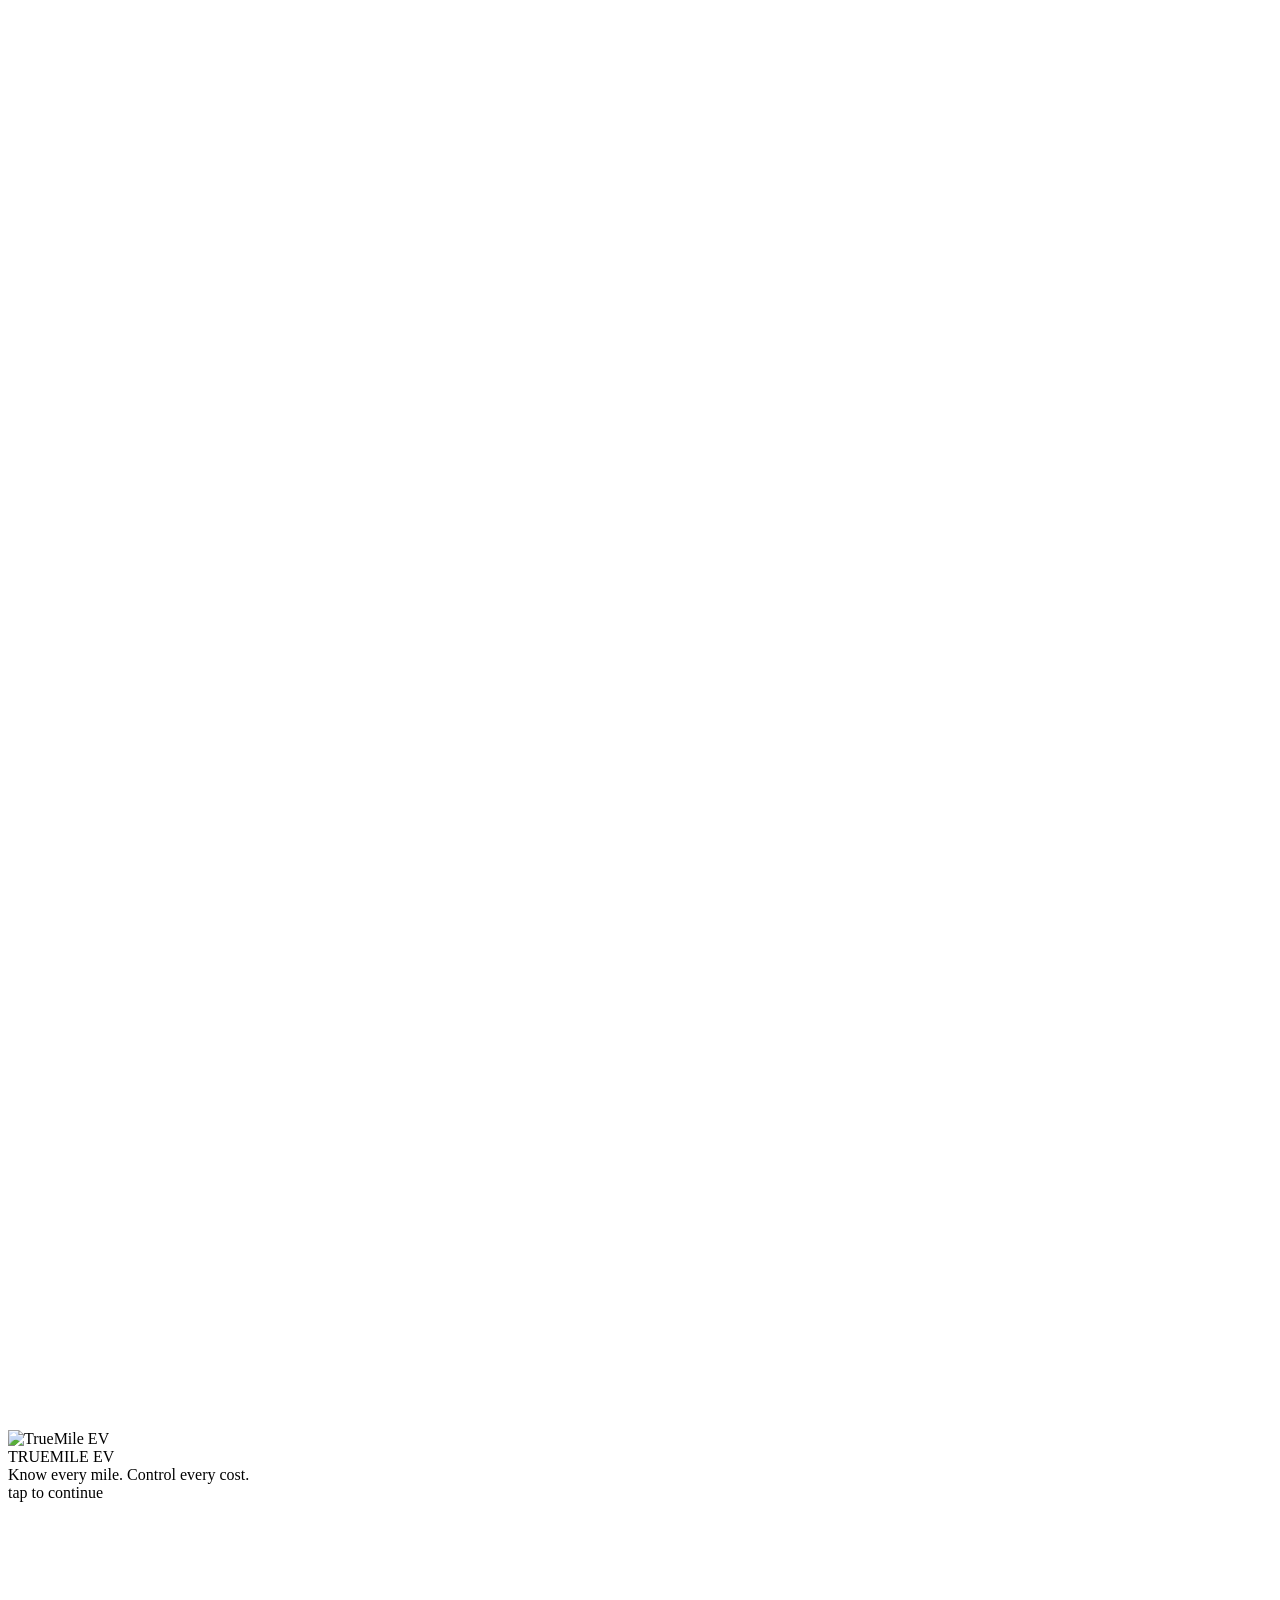
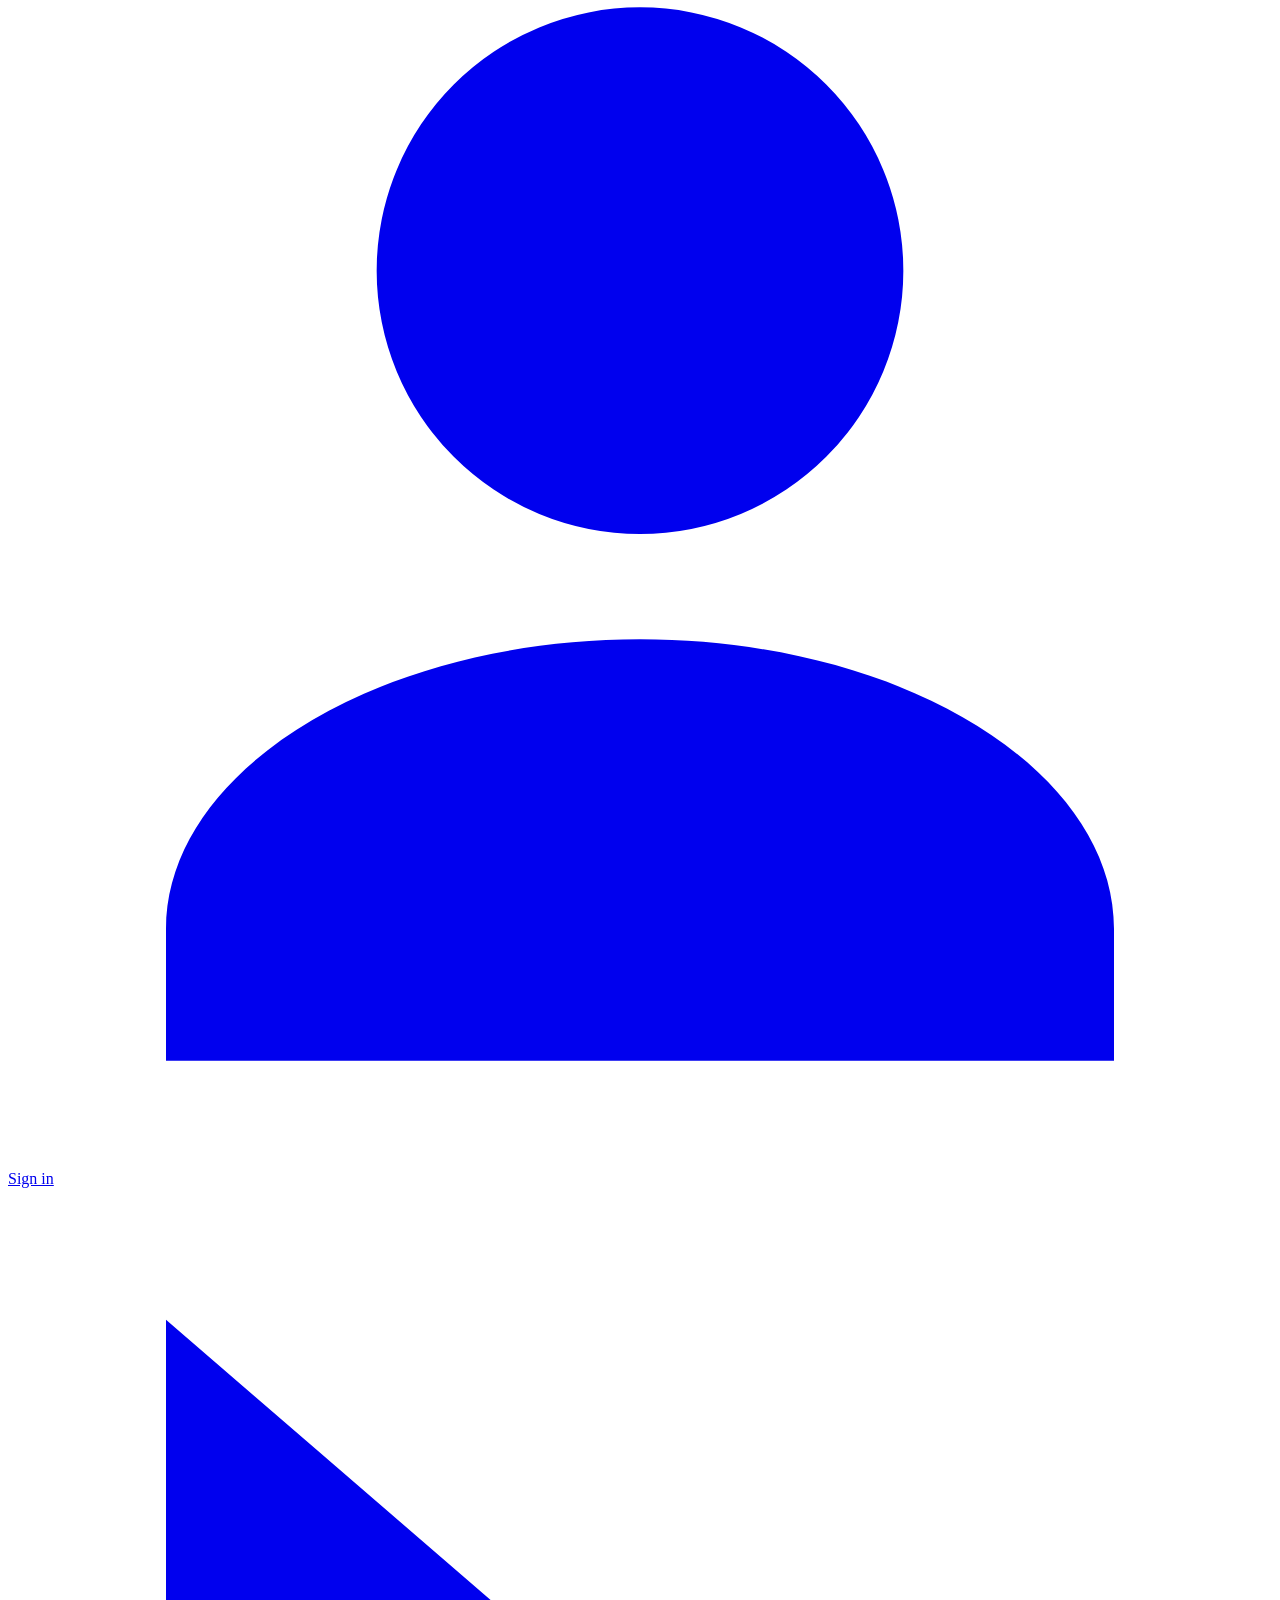
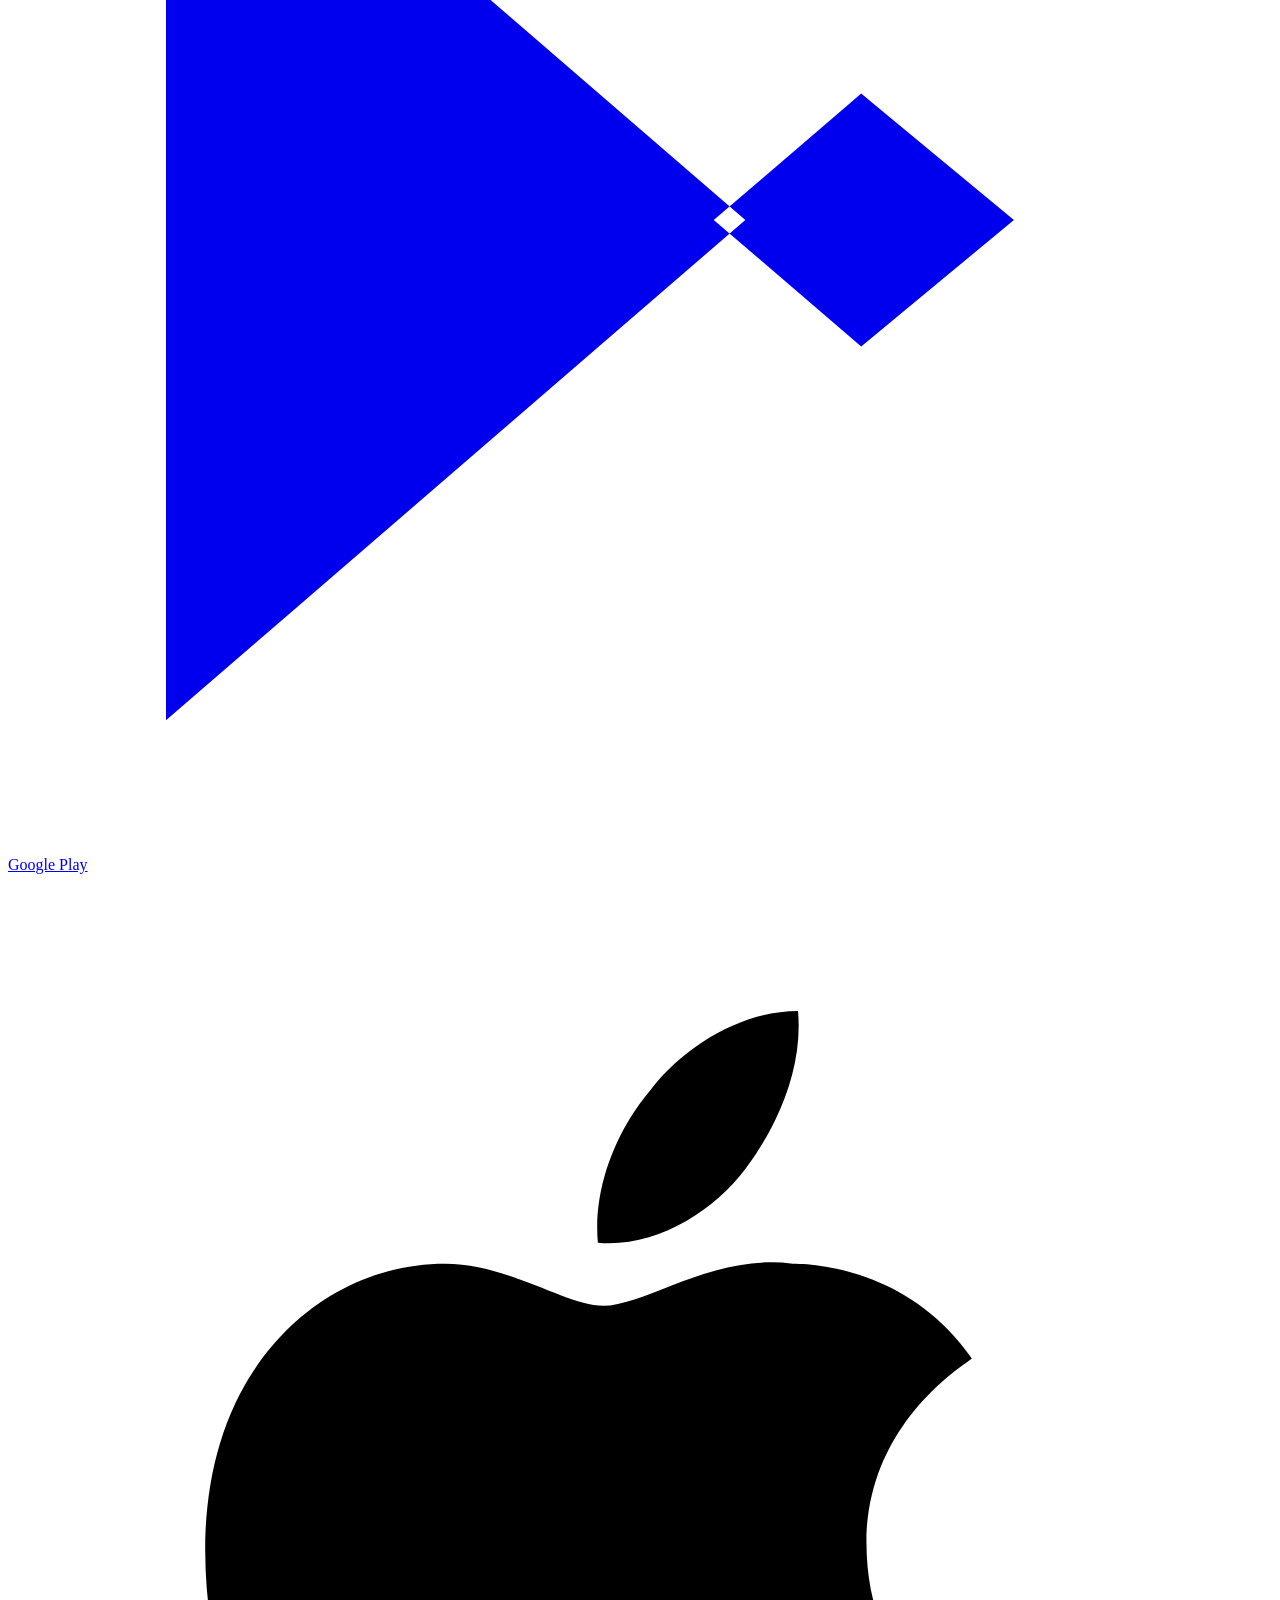
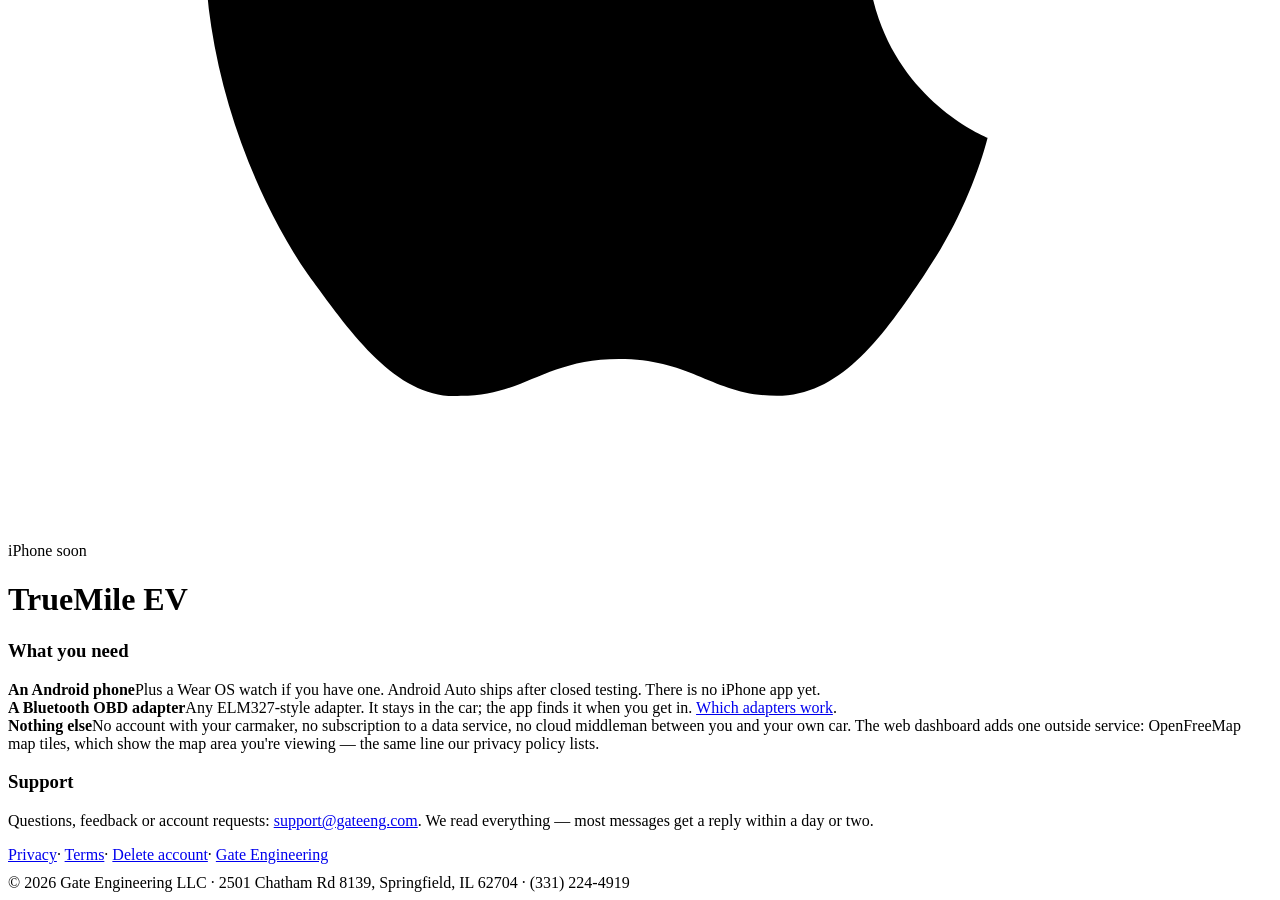
==== index.html @ 6ab0e8e6 "The dashboard rebuilt like the app: Account, Garage, Financial, Charge, Map, Report, Settings Sideba" ====
<!DOCTYPE html>
<html lang="en" data-theme="dark"><head><meta charset="utf-8">
<meta name="viewport" content="width=device-width, initial-scale=1, viewport-fit=cover">
<title>TrueMile EV — the EV logbook that learns your vehicle</title>
<meta name="description" content="TrueMile EV connects to your car's OBD adapter and records every drive and charge automatically: true cost per mile, real range, your own charging curve, battery health, and a trip planner built on your driving instead of lab numbers.">
<meta name="color-scheme" content="dark light">
<link rel="icon" href="assets/icon.png">
<link rel="stylesheet" href="assets/site.css">
</head><body>

<!-- Splash — the app's own opening, ported beat for beat from ui/SplashScreen.kt: electrons
     bounce, two collide dead centre, white flash, the bolt snaps on, the icon springs in and the
     wordmark rises. Tap or press a key to skip; skipped entirely under reduced motion. -->
<div id="splash">
  <canvas id="splashCanvas" aria-hidden="true"></canvas>
  <div class="flash" aria-hidden="true"></div>
  <div class="lockup">
    <!-- the app's own bolt, drawable/ic_splash_bolt.xml, path for path -->
    <svg class="bolt" viewBox="0 0 48 48" aria-hidden="true">
      <path d="M29 2 L13 26 L23 26 L19 46 L37 22 L27 22 Z" fill="#fff"/>
    </svg>
    <img class="mark" src="assets/icon.png" alt="TrueMile EV" width="192" height="192">
  </div>
  <div class="name">
    <div class="word">TRUEMILE <span>EV</span></div>
    <div class="tag">Know every mile. Control every cost.</div>
  </div>
  <div class="skip">tap to continue</div>
</div>

<div class="wrap">

  <header class="bar">
    <a class="btn" href="app.html">
      <svg viewBox="0 0 24 24" fill="currentColor" aria-hidden="true"><path d="M12 12a5 5 0 1 0 0-10 5 5 0 0 0 0 10zm0 2c-5 0-9 2.5-9 5.5V22h18v-2.5c0-3-4-5.5-9-5.5z"/></svg>
      Sign in
    </a>
    <div class="stores">
      <a class="btn" href="https://play.google.com/store/apps/details?id=com.gateengineering.truemileev">
        <svg viewBox="0 0 24 24" fill="currentColor" aria-hidden="true"><path d="M3 2.5v19l11-9.5-11-9.5zm13.2 7.1 2.9 2.4-2.9 2.4-2.8-2.4 2.8-2.4z"/></svg>
        Google Play
      </a>
      <span class="btn" aria-disabled="true" title="iPhone app: not yet">
        <svg viewBox="0 0 24 24" fill="currentColor" aria-hidden="true"><path d="M16.3 12.7c0-2.3 1.9-3.4 2-3.5-1.1-1.6-2.8-1.8-3.4-1.8-1.5-.2-2.8.8-3.6.8-.7 0-1.8-.8-3-.8-1.6 0-3 .9-3.8 2.3-1.6 2.8-.4 7 1.2 9.3.8 1.1 1.7 2.4 2.9 2.3 1.2 0 1.6-.7 3-.7s1.8.7 3 .7c1.2 0 2-1.1 2.8-2.3.9-1.3 1.2-2.6 1.2-2.6s-2.3-.9-2.3-3.7zM14 5.6c.6-.8 1.1-1.9 1-3-1 0-2.1.6-2.8 1.5-.6.7-1.1 1.8-1 2.9 1.1.1 2.2-.6 2.8-1.4z"/></svg>
        iPhone soon
      </span>
    </div>
  </header>

  <div class="hero"><h1>TrueMile <span>EV</span></h1></div>

  <!-- The screens themselves, and nothing else: the app's own bottom bar steers them. -->
  <div class="stage" role="group" aria-label="App screens">
    <div id="ring" class="ring"></div>
  </div>
  <div id="appnav" class="appnav" role="tablist" aria-label="Choose a screen"></div>
  <div id="readout" class="readout" aria-live="polite"></div>

  <section>
    <h3 class="sec">What you need</h3>
    <div class="promise">
      <div><b>An Android phone</b><span>Plus a Wear OS watch if you have one. Android Auto ships
      after closed testing. There is no iPhone app yet.</span></div>
      <div><b>A Bluetooth OBD adapter</b><span>Any ELM327-style adapter. It stays in the car; the app
      finds it when you get in. <a href="adapters/">Which adapters work</a>.</span></div>
      <div><b>Nothing else</b><span>No account with your carmaker, no subscription to a data service,
      no cloud middleman between you and your own car. The web dashboard adds one outside service:
      OpenFreeMap map tiles, which show the map area you're viewing — the same line our privacy policy
      lists.</span></div>
    </div>
  </section>

  <section>
    <h3 class="sec">Support</h3>
    <p style="color:var(--muted)">Questions, feedback or account requests:
    <a href="mailto:support@gateeng.com">support@gateeng.com</a>. We read everything — most messages
    get a reply within a day or two.</p>
  </section>

  <footer>
    <div>
      <a href="https://gateeng.com/truemile-privacy/">Privacy</a>·
      <a href="https://gateeng.com/truemile-terms/">Terms</a>·
      <a href="https://gateeng.com/truemile-privacy/delete/">Delete account</a>·
      <a href="https://gateeng.com">Gate Engineering</a>
    </div>
    <div style="margin-top:10px">© 2026 Gate Engineering LLC · 2501 Chatham Rd 8139, Springfield, IL 62704 · (331) 224-4919</div>
  </footer>

</div>
<script src="assets/site.js"></script>
</body></html>
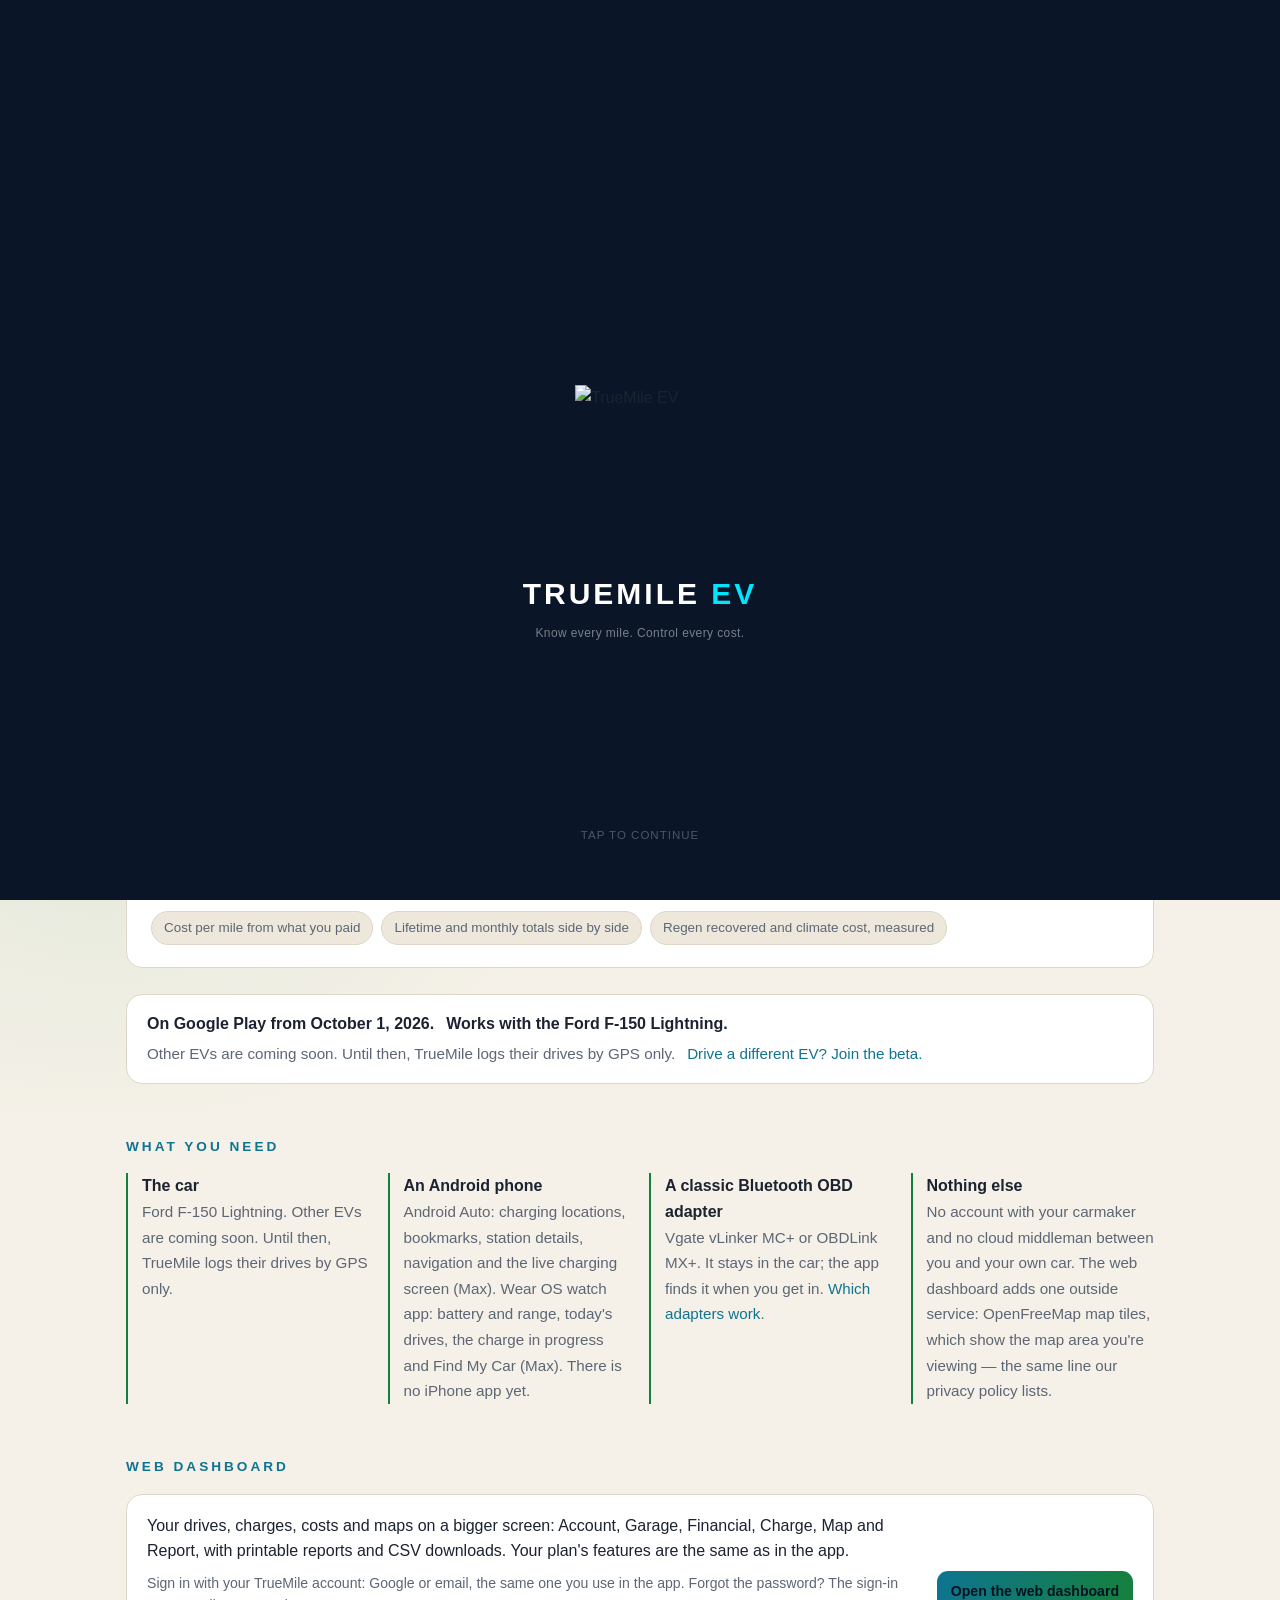
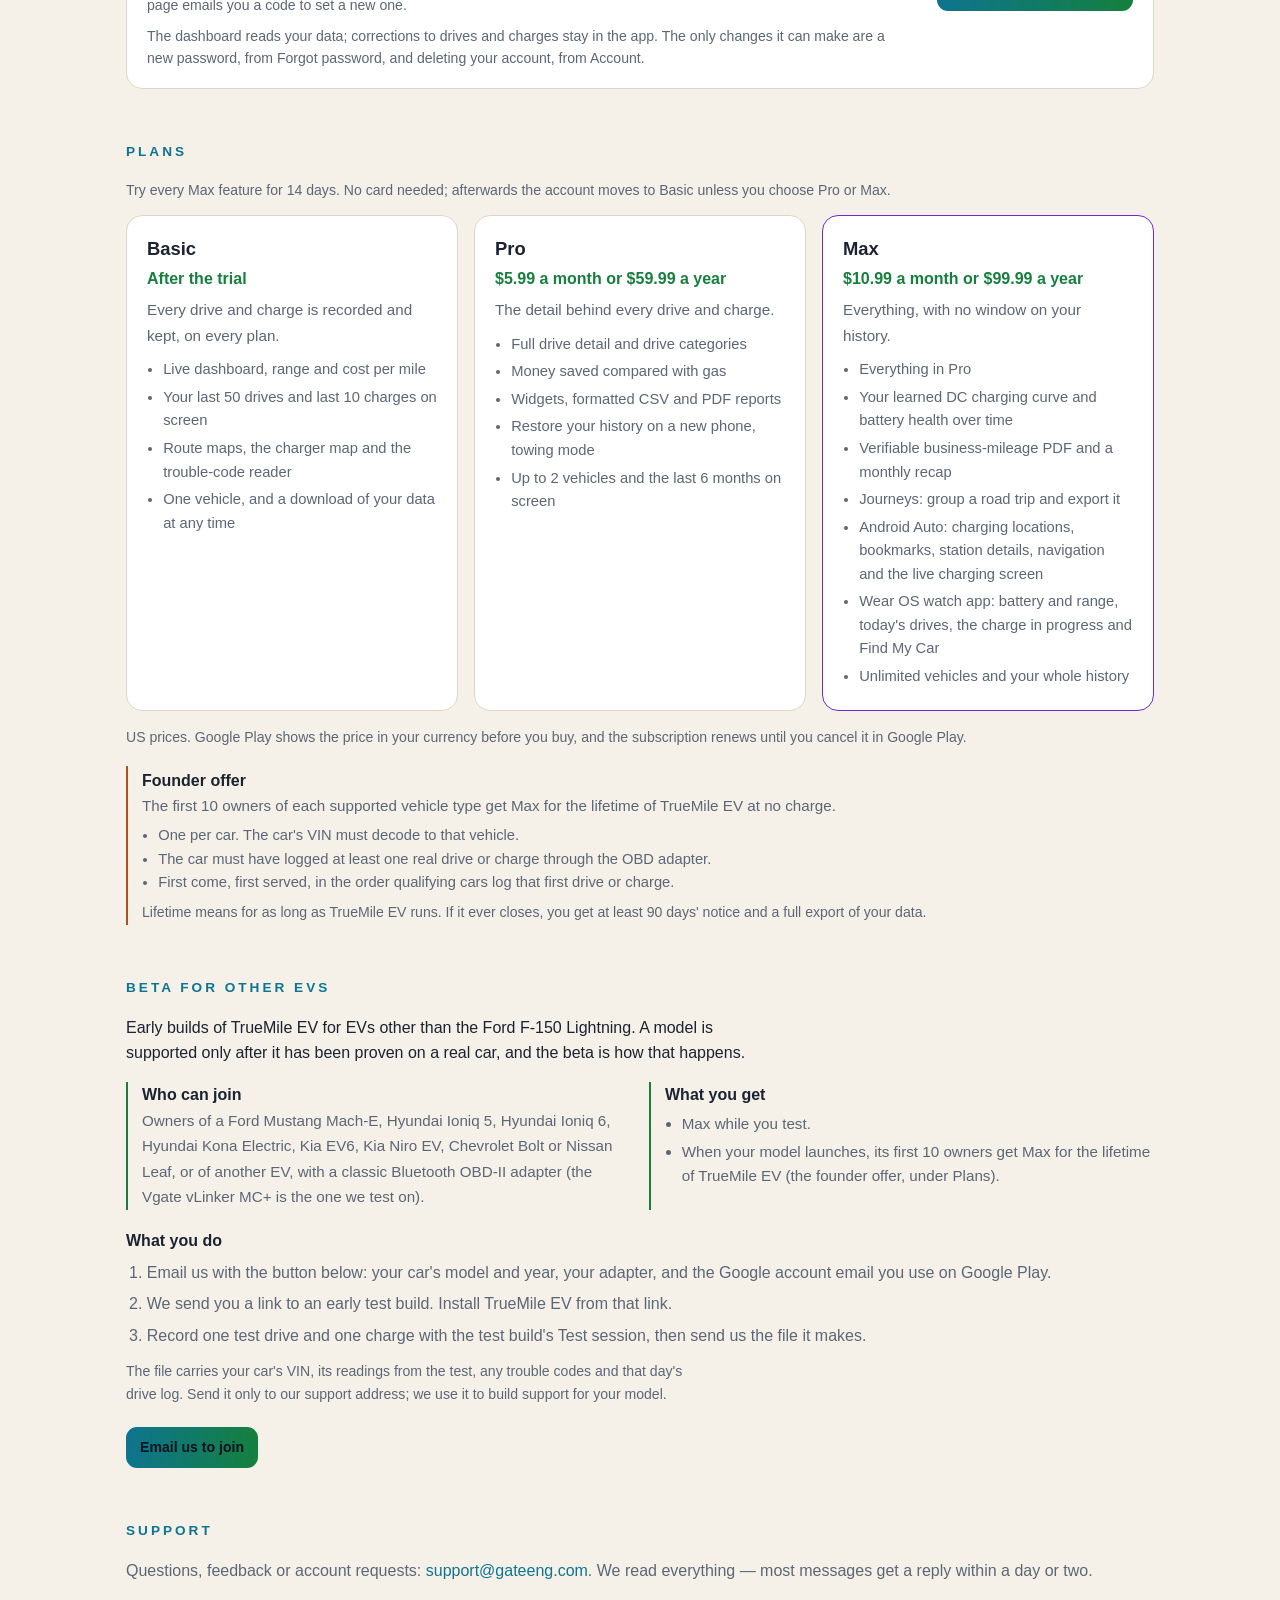
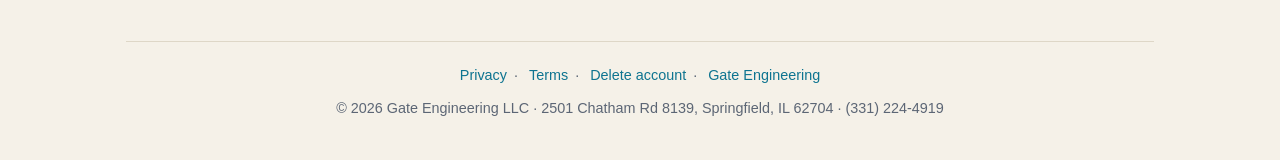
==== commit e073e321: "Launch update Sep 29 (source TrueMileEV a28d957)" ====
--- a/index.html
+++ b/index.html
@@ -2,8 +2,12 @@
 <html lang="en" data-theme="dark"><head><meta charset="utf-8">
 <meta name="viewport" content="width=device-width, initial-scale=1, viewport-fit=cover">
 <title>TrueMile EV — the EV logbook that learns your vehicle</title>
-<meta name="description" content="TrueMile EV connects to your car's OBD adapter and records every drive and charge automatically: true cost per mile, real range, your own charging curve, battery health, and a trip planner built on your driving instead of lab numbers.">
+<meta name="description" content="TrueMile EV for the Ford F-150 Lightning, on Google Play from October 1, 2026. It connects to your truck's OBD adapter and records every drive and charge automatically: true cost per mile, real range, your own charging curve, battery health, and a trip planner built on your driving instead of lab numbers.">
 <meta name="color-scheme" content="dark light">
+<!-- An email link that falls back to this page (the project's Site URL) arrives with Supabase's
+     result appended (#access_token=... or #error=...). This classic script removes it from the address
+     before anything paints, keeps no token and shows a small notice; an ordinary #anchor is left alone. -->
+<script src="assets/auth-landing.js" data-mode="notice"></script>
 <link rel="icon" href="assets/icon.png">
 <link rel="stylesheet" href="assets/site.css">
 </head><body>
@@ -56,17 +60,65 @@
   <div id="appnav" class="appnav" role="tablist" aria-label="Choose a screen"></div>
   <div id="readout" class="readout" aria-live="polite"></div>
 
+  <!-- Launch copy: every [data-launch] slot, #plans, #founder, #betaSteps and #betaGets are filled by
+       assets/launch-page.js from assets/lib/launch.js, the one place the launch wording lives. -->
+  <section aria-label="Availability">
+    <div class="launchline">
+      <b data-launch="onPlay"></b>
+      <b data-launch="worksWith"></b>
+      <span data-launch="comingSoon"></span>
+      <a href="#beta" data-launch="betaHint"></a>
+    </div>
+  </section>
+
   <section>
     <h3 class="sec">What you need</h3>
     <div class="promise">
-      <div><b>An Android phone</b><span>Plus a Wear OS watch if you have one. Android Auto ships
-      after closed testing. There is no iPhone app yet.</span></div>
-      <div><b>A Bluetooth OBD adapter</b><span>Any ELM327-style adapter. It stays in the car; the app
-      finds it when you get in. <a href="adapters/">Which adapters work</a>.</span></div>
-      <div><b>Nothing else</b><span>No account with your carmaker, no subscription to a data service,
-      no cloud middleman between you and your own car. The web dashboard adds one outside service:
+      <div><b>The car</b><span data-launch="carNeed"></span></div>
+      <div><b>An Android phone</b><span><span data-launch="auto"></span> <span data-launch="watch"></span>
+      There is no iPhone app yet.</span></div>
+      <div><b>A classic Bluetooth OBD adapter</b><span><span data-launch="adapters"></span>. It stays in the
+      car; the app finds it when you get in. <a href="adapters/">Which adapters work</a>.</span></div>
+      <div><b>Nothing else</b><span>No account with your carmaker and no cloud middleman between
+      you and your own car. The web dashboard adds one outside service:
       OpenFreeMap map tiles, which show the map area you're viewing — the same line our privacy policy
       lists.</span></div>
+    </div>
+  </section>
+
+  <section id="dashboard" aria-labelledby="dashTitle">
+    <h3 class="sec" id="dashTitle" data-launch="dashTitle"></h3>
+    <div class="dash">
+      <div>
+        <p data-launch="dashWhat"></p>
+        <p class="note" data-launch="dashSignIn"></p>
+        <p class="note" data-launch="dashReadOnly"></p>
+      </div>
+      <a class="btn primary" data-launch-href="dash" href="app.html" data-launch="dashCta"></a>
+    </div>
+  </section>
+
+  <section>
+    <h3 class="sec">Plans</h3>
+    <p class="note" data-launch="trial"></p>
+    <div id="plans" class="plans"></div>
+    <p class="note" data-launch="priceNote"></p>
+    <div id="founder" class="founder"></div>
+  </section>
+
+  <!-- The volunteer beta. The app's "coming soon" line points here (vehicle/VehicleSupport.kt BETA_URL). -->
+  <section id="beta" aria-labelledby="betaTitle">
+    <h3 class="sec" id="betaTitle" data-launch="betaTitle"></h3>
+    <div class="beta">
+      <p data-launch="betaWhat"></p>
+      <div class="promise">
+        <div><b>Who can join</b><span data-launch="betaWho"></span></div>
+        <div><b>What you get</b><ul id="betaGets" class="beta-gets"></ul></div>
+      </div>
+      <b class="beta-h">What you do</b>
+      <ol id="betaSteps" class="beta-steps"></ol>
+      <p class="note" data-launch="betaFileNote"></p>
+      <a class="btn primary" data-launch-href="beta" href="mailto:support@gateeng.com" data-launch="betaCta"></a>
     </div>
   </section>
 
@@ -88,5 +140,6 @@
   </footer>
 
 </div>
-<script src="assets/site.js"></script>
+<script type="module" src="assets/launch-page.js"></script>
+<script type="module" src="assets/site.js"></script>
 </body></html>
--- a/assets/site.css
+++ b/assets/site.css
@@ -0,0 +1,302 @@
+/* TrueMile EV — the public page. Self-hosted, no font or script from anywhere else.
+   Two themes, the app's own: deep navy after dark, warm ivory by day. */
+:root, :root[data-theme="dark"]{
+  --bg:#070c16; --card:#101a2c; --card2:#0c1524; --ink:#e8eef7; --muted:#8fa1b8; --dim:#5d6e85;
+  --line:#1d2b42; --cyan:#37b6ff; --green:#00e676; --blue:#2e9be6; --amber:#ffb300; --red:#ff5252;
+  --glow:rgba(30,110,190,.22); --glow2:rgba(0,180,120,.07); --shadow:rgba(0,0,0,.5);
+  --bezel:#16202f;
+  /* the app's own nav colours, one per screen */
+  --c-board:#00e676; --c-charge:#00b0ff; --c-live:#ff1744; --c-map:#ff6d00; --c-report:#ffd600;
+  --c-wear:#37b6ff; --c-auto:#b388ff;
+}
+:root[data-theme="light"]{
+  --bg:#f5f1e8; --card:#ffffff; --card2:#ede8db; --ink:#1b2330; --muted:#5c6675; --dim:#8a93a3;
+  --line:#ded7c7; --cyan:#0e7490; --green:#15803d; --blue:#2563eb; --amber:#b45309; --red:#b91c1c;
+  --glow:rgba(14,116,144,.10); --glow2:rgba(21,128,61,.06); --shadow:rgba(90,80,60,.18);
+  --bezel:#d9d2c2;
+  --c-board:#15803d; --c-charge:#0369a1; --c-live:#b91c1c; --c-map:#c2410c; --c-report:#a16207;
+  --c-wear:#0e7490; --c-auto:#6d28d9;
+}
+*{box-sizing:border-box}
+html{scroll-behavior:smooth}
+body{margin:0;font-family:-apple-system,"Segoe UI",Roboto,sans-serif;background:var(--bg);color:var(--ink);
+  line-height:1.6;overflow-x:hidden;
+  background-image:radial-gradient(900px 520px at 72% -12%,var(--glow),transparent 60%),
+                   radial-gradient(760px 440px at 8% 26%,var(--glow2),transparent 60%);}
+a{color:var(--cyan);text-decoration:none}a:hover{text-decoration:underline}
+.wrap{max-width:1060px;margin:0 auto;padding:0 16px}
+
+/* ── splash ── the app's, ported from ui/SplashScreen.kt ──────────────────── */
+/* Fixed navy, not a theme token: the app's splash is #0A1628 in both themes. */
+#splash{position:fixed;inset:0;z-index:50;background:#0a1628;overflow:hidden;
+  display:flex;align-items:center;justify-content:center;
+  transition:opacity .45s ease,visibility .45s}
+#splash.gone{opacity:0;visibility:hidden}
+#splashCanvas{position:absolute;inset:0;transition:opacity .3s ease}
+#splash.icon #splashCanvas{opacity:0}
+
+/* the white collision flash: 90ms in, then away with the electrons */
+#splash .flash{position:absolute;inset:0;background:#fff;opacity:0;pointer-events:none}
+#splash.hit .flash{animation:flash 1.1s ease-out forwards}
+@keyframes flash{0%{opacity:0}8%{opacity:.85}100%{opacity:0}}
+
+#splash .lockup{position:relative;display:flex;flex-direction:column;align-items:center}
+/* the bolt snaps on at the collision and fades as the icon takes its place */
+#splash .bolt{position:absolute;top:50%;left:50%;width:58px;height:58px;margin:-29px 0 0 -29px;
+  opacity:0;transition:opacity .22s ease}
+#splash.hit .bolt{opacity:1;transition:none}
+#splash.icon .bolt{opacity:0}
+/* 130dp in the app; the same absolute size here, shrinking only on a small phone */
+#splash .mark{width:min(130px,34vw);height:min(130px,34vw);display:block;opacity:0;transform:scale(0)}
+#splash.icon .mark{animation:spring .5s cubic-bezier(.2,1.5,.4,1) forwards}
+#splash.named .mark{animation:spring .5s cubic-bezier(.2,1.5,.4,1) forwards,
+  beat .96s ease-in-out .5s infinite}
+@keyframes spring{from{opacity:1;transform:scale(0)}to{opacity:1;transform:scale(1)}}
+@keyframes beat{0%,100%{transform:scale(1)}50%{transform:scale(1.14)}}
+
+/* name + tagline sit 120dp below centre and rise 36px into place over 700ms */
+#splash .name{position:absolute;top:calc(50% + 120px);left:0;right:0;text-align:center;
+  opacity:0;transform:translateY(36px);
+  transition:opacity .7s ease,transform .7s cubic-bezier(.4,0,.2,1)}
+#splash.named .name{opacity:1;transform:none}
+#splash .word{font-size:30px;font-weight:900;letter-spacing:3px;color:#fff}
+#splash .word span{color:#00e5ff}
+#splash .tag{font-size:12px;letter-spacing:.4px;color:rgba(255,255,255,.45);margin-top:6px}
+#splash .skip{position:absolute;bottom:56px;left:0;right:0;text-align:center;
+  color:rgba(255,255,255,.28);font-size:.72em;letter-spacing:1px;text-transform:uppercase;
+  opacity:0;transition:opacity .4s ease}
+#splash.named .skip{opacity:1}
+
+/* ── header — one row on a desktop, two tidy rows on a phone ────────────────── */
+header.bar{display:flex;align-items:center;gap:8px;padding:12px 0 4px;flex-wrap:wrap}
+.bar .stores{display:flex;gap:8px;margin-left:auto;flex-wrap:nowrap}
+.btn{display:inline-flex;align-items:center;justify-content:center;gap:7px;padding:9px 14px;
+  border-radius:11px;font-weight:700;font-size:.88em;border:1px solid var(--line);color:var(--ink);
+  background:transparent;cursor:pointer;white-space:nowrap}
+.btn:hover{border-color:var(--dim);text-decoration:none}
+.btn.primary{background:linear-gradient(92deg,var(--cyan),var(--green));color:#04121f;border:0}
+.btn[aria-disabled="true"]{opacity:.45;cursor:default}
+.btn svg{width:16px;height:16px;flex:none}
+
+/* ── title ──────────────────────────────────────────────────────────────────── */
+.hero{text-align:center;padding:4px 0 0}
+.hero h1{font-size:clamp(1.8em,6vw,2.6em);margin:0;letter-spacing:.5px;font-weight:800}
+.hero h1 span{background:linear-gradient(92deg,var(--cyan),var(--green));-webkit-background-clip:text;background-clip:text;color:transparent}
+
+/* ── 3D carousel ────────────────────────────────────────────────────────────── */
+.stage{position:relative;height:456px;perspective:1250px;margin:10px 0 0}
+.ring{position:absolute;inset:0;transform-style:preserve-3d;transition:transform .75s cubic-bezier(.22,.9,.28,1)}
+.slide{position:absolute;left:50%;top:0;width:214px;height:440px;margin-left:-107px;
+  display:flex;flex-direction:column;align-items:center;justify-content:center;
+  transition:opacity .5s ease,filter .5s ease;backface-visibility:hidden}
+.slide[data-far="1"]{opacity:.34;filter:saturate(.55)}
+/* A drawn screen keeps the captures' own proportions (540 x 990 plus the 6px bezel); a photographed
+   one is fitted to its picture (.fit, set by site.js once the file loads), so the frame is exactly the
+   screenshot plus the bezel and the app's bottom bar sits on the frame's bottom edge. */
+.phone{flex:none;width:100%;aspect-ratio:214/382;border-radius:28px;position:relative;overflow:hidden;
+  background:var(--bezel);border:1px solid var(--line);box-shadow:0 20px 46px var(--shadow)}
+.phone.fit{aspect-ratio:auto;padding:6px}
+.phone.fit .shot{position:static;display:block;width:100%;height:auto;object-fit:fill}
+.phone .screen{position:absolute;inset:6px;border-radius:23px;background:var(--bg);overflow:hidden;
+  display:flex;flex-direction:column}
+/* contain, not cover: a real screenshot arrives with the status bar, the tour's banner and the
+   Android nav bar cropped off, so its aspect is shorter than the frame. Cover would answer that by
+   slicing 14% off each SIDE of the screen. Contained and top-anchored, the whole screen shows and
+   the leftover strip reads as the phone's chin - so it needs the screen's own background, not the
+   bezel's. */
+.phone .shot{position:absolute;inset:6px;border-radius:23px;width:calc(100% - 12px);height:calc(100% - 12px);
+  object-fit:contain;object-position:top center;background:var(--bg)}
+.phone .status{display:flex;justify-content:space-between;padding:6px 10px 2px;font-size:8px;color:var(--dim)}
+.phone .body{flex:1;padding:6px 8px;display:flex;flex-direction:column;gap:5px;overflow:hidden}
+/* the app's own bottom bar: bolt, five labelled tabs (the current one in a pill of its colour), gear */
+.phone .navbar{display:flex;justify-content:space-between;align-items:center;gap:1px;
+  background:var(--card2);border-top:1px solid var(--line);padding:5px 4px 6px}
+.phone .navbar svg{width:12px;height:12px;color:var(--dim);display:block}
+.phone .nb-end{flex:none;padding:0 2px}
+.phone .nb-tab{flex:1;display:flex;flex-direction:column;align-items:center;gap:1px;padding:3px 0;
+  border-radius:8px;color:var(--dim)}
+.phone .nb-tab i{font-style:normal;font-size:6px;line-height:1;letter-spacing:.1px}
+.phone .nb-tab.on{color:var(--c);background:color-mix(in srgb,var(--c) 18%,transparent);font-weight:700}
+.phone .nb-tab.on svg{color:var(--c)}
+
+/* a real screenshot covers the drawn screen once it loads; shapes differ per device */
+.watch .face .shot{position:absolute;inset:0;width:100%;height:100%;border-radius:50%;object-fit:cover}
+.watch .fallback{display:flex;flex-direction:column;align-items:center;justify-content:center;
+  width:100%;height:100%}
+.head .display .shot{position:absolute;inset:0;width:100%;height:100%;border-radius:9px;object-fit:cover}
+.head .fallback{display:flex;flex-direction:column;width:100%;height:100%}
+
+/* the watch and the car's own screen are not phones */
+.watch{width:100%;height:100%;display:flex;align-items:center;justify-content:center}
+.watch .face{width:176px;height:176px;border-radius:50%;background:var(--bg);border:10px solid var(--bezel);
+  display:flex;flex-direction:column;align-items:center;justify-content:center;gap:2px;
+  box-shadow:0 20px 46px var(--shadow)}
+.head{width:100%;height:100%;display:flex;align-items:center;justify-content:center}
+.head .unit{width:206px;border-radius:14px;background:var(--bezel);border:1px solid var(--line);
+  padding:7px;box-shadow:0 20px 46px var(--shadow)}
+/* 16:9, the Desktop Head Unit's own capture shape (shots/README.md: car-launch-menu.png) */
+.head .display{border-radius:9px;background:var(--bg);overflow:hidden;aspect-ratio:16/9;
+  display:flex;flex-direction:column}
+.head .hbar{display:flex;gap:5px;align-items:center;padding:3px 7px;border-bottom:1px solid var(--line)}
+.head .hbar svg{width:10px;height:10px;color:var(--dim)}
+.head .aa-title{font-size:8.5px;font-weight:700;color:var(--ink);line-height:1.2}
+/* the launch car app's menu: a list of rows, as Android Auto draws a list template */
+.head .aa-list{flex:1;display:flex;flex-direction:column;justify-content:space-evenly;padding:0 5px;min-height:0}
+.head .aa-row{display:flex;align-items:center;justify-content:space-between;gap:4px;padding:2px 3px;
+  border-bottom:1px solid var(--line);line-height:1.15}
+.head .aa-row:last-child{border-bottom:0}
+.head .aa-row span{display:flex;flex-direction:column;min-width:0}
+.head .aa-row b{font-size:7.5px;color:var(--ink);white-space:nowrap}
+.head .aa-row i{font-style:normal;font-size:6px;color:var(--muted);white-space:nowrap;overflow:hidden;text-overflow:ellipsis}
+.head .aa-row svg{width:9px;height:9px;color:var(--dim);flex:none}
+.head .vents{display:flex;justify-content:space-between;padding:6px 4px 0}
+.head .vents i{display:block;width:34px;height:5px;border-radius:3px;background:var(--line)}
+
+/* mock-screen parts */
+.t{background:var(--card);border-radius:7px;padding:5px 6px;min-width:0}
+.t .k{font-size:6.5px;letter-spacing:.6px;text-transform:uppercase;color:var(--muted);white-space:nowrap}
+.t .v{font-size:12px;font-weight:800;line-height:1.15;white-space:nowrap}
+.g2{display:grid;grid-template-columns:1fr 1fr;gap:5px}
+.g3{display:grid;grid-template-columns:1fr 1fr 1fr;gap:5px}
+.row{display:flex;gap:5px;align-items:center}
+.cyan{color:var(--cyan)}.green{color:var(--green)}.amber{color:var(--amber)}.blue{color:var(--blue)}.red{color:var(--red)}
+.muted{color:var(--muted)}
+.bar-s{height:5px;border-radius:3px;background:var(--line);overflow:hidden}
+.bar-s i{display:block;height:100%;background:linear-gradient(90deg,var(--cyan),var(--green))}
+.listrow{display:flex;justify-content:space-between;font-size:7.5px;color:var(--muted);
+  border-bottom:1px solid var(--line);padding:3px 1px}
+.mapbg{position:absolute;inset:0;background:
+  linear-gradient(90deg,transparent 49%,var(--line) 49.5%,var(--line) 50.5%,transparent 51%),
+  linear-gradient(0deg,transparent 39%,var(--line) 39.5%,var(--line) 40.5%,transparent 41%),
+  linear-gradient(72deg,transparent 64%,var(--line) 64.4%,var(--line) 65.4%,transparent 66%),var(--card2)}
+.pin{position:absolute;width:9px;height:9px;border-radius:50%;border:2px solid var(--bg)}
+.dots{display:flex;gap:4px;justify-content:center;padding-top:5px}
+.dots i{width:4px;height:4px;border-radius:50%;background:var(--line);display:block}
+.dots i.on{background:var(--cyan)}
+
+/* ── the app's own bottom bar, doing the steering ───────────────────────────── */
+.appnav{display:flex;justify-content:center;gap:2px;flex-wrap:wrap;margin:6px 0 0}
+.appnav button{display:flex;flex-direction:column;align-items:center;gap:2px;min-width:56px;
+  padding:8px 6px;border-radius:16px;border:0;background:transparent;color:var(--dim);
+  font:inherit;font-size:.7em;font-weight:600;letter-spacing:.2px;cursor:pointer;transition:background .2s}
+.appnav button svg{width:22px;height:22px;transition:width .2s,height .2s}
+.appnav button[aria-selected="true"]{color:var(--c);background:color-mix(in srgb,var(--c) 15%,transparent);font-weight:700}
+.appnav button[aria-selected="true"] svg{width:26px;height:26px;color:var(--c)}
+.appnav .soon::after{content:"soon";display:block;font-size:.72em;font-weight:600;color:var(--dim);letter-spacing:.4px}
+
+/* ── the write-up under the carousel ───────────────────────────── */
+.readout{background:var(--card);border:1px solid var(--line);border-radius:16px;padding:22px 24px;
+  margin-top:14px;min-height:190px}
+.readout h2{margin:0 0 2px;font-size:1.3em;letter-spacing:.3px}
+.readout .lede{color:var(--ink);font-size:1.02em;margin:0 0 10px}
+.readout p.detail{color:var(--muted);margin:0 0 12px;max-width:72ch}
+.readout ul{list-style:none;margin:0;padding:0;display:flex;gap:8px;flex-wrap:wrap}
+.readout li{font-size:.84em;color:var(--muted);background:var(--card2);border:1px solid var(--line);
+  border-radius:999px;padding:5px 12px}
+.fade-in{animation:fade .45s ease}
+@keyframes fade{from{opacity:0;transform:translateY(6px)}to{opacity:1;transform:none}}
+
+/* ── promises + footer ─────────────────────────────────────────────────────── */
+section{padding:26px 0}
+h3.sec{font-size:.85em;letter-spacing:3px;text-transform:uppercase;color:var(--cyan);margin:0 0 16px}
+.promise{display:grid;grid-template-columns:repeat(auto-fit,minmax(240px,1fr));gap:18px}
+.promise div{border-left:2px solid var(--green);padding-left:14px}
+.promise b{display:block}
+.promise span{color:var(--muted);font-size:.95em}
+.promise span span{font-size:inherit}
+footer{border-top:1px solid var(--line);margin-top:16px;padding:22px 0 40px;color:var(--muted);
+  font-size:.9em;text-align:center}
+footer a{margin:0 7px;display:inline-block}
+
+/* ── launch: which car, plans, founder offer (the words: assets/lib/launch.js) ─── */
+.launchline{background:var(--card);border:1px solid var(--line);border-radius:16px;padding:16px 20px;
+  display:flex;flex-wrap:wrap;gap:6px 12px;align-items:baseline}
+.launchline b{color:var(--ink)}
+.launchline span,.launchline a{font-size:.95em}
+.launchline span{color:var(--muted)}
+.plans{display:grid;grid-template-columns:repeat(auto-fit,minmax(240px,1fr));gap:16px;margin:0 0 12px}
+.plan{background:var(--card);border:1px solid var(--line);border-radius:16px;padding:18px 20px}
+.plan b{display:block;font-size:1.15em}
+.plan .price{color:var(--green);font-weight:700;margin:2px 0 6px}
+.plan span{color:var(--muted);font-size:.95em}
+.plan ul{margin:10px 0 0;padding-left:1.1em;color:var(--muted);font-size:.92em}
+.plan li{margin-bottom:4px}
+.plan-max{border-color:var(--c-auto)}
+.note{color:var(--muted);font-size:.88em}
+.founder{border-left:2px solid var(--amber);padding:2px 0 2px 14px;margin-top:18px}
+.founder b{display:block}
+.founder span{color:var(--muted);font-size:.95em;display:block}
+.founder ul{margin:6px 0;padding-left:1.1em;color:var(--muted);font-size:.92em}
+.founder .fine{font-size:.88em}
+
+/* ── the web dashboard ── */
+.dash{background:var(--card);border:1px solid var(--line);border-radius:16px;padding:18px 20px;
+  display:flex;flex-wrap:wrap;gap:12px 24px;align-items:center;justify-content:space-between}
+.dash > div{flex:1 1 320px;min-width:0}
+.dash p{margin:0 0 8px}
+.dash p:last-child{margin-bottom:0}
+
+/* ── the beta for other EVs (#beta; the app's "coming soon" line links here) ── */
+.beta > p{margin:0 0 16px;max-width:72ch}
+.beta .promise{margin-bottom:18px}
+.beta-gets{margin:4px 0 0;padding-left:1.1em;color:var(--muted);font-size:.95em}
+.beta-gets li{margin-bottom:4px}
+.beta-h{display:block;margin:0 0 6px}
+.beta-steps{margin:0 0 12px;padding-left:1.3em;color:var(--muted)}
+.beta-steps li{margin-bottom:6px}
+.beta .btn{margin-top:6px}
+#beta,#dashboard{scroll-margin-top:12px}
+
+/* ── email-link landing (confirmed.html) and the product page's notice (assets/auth-landing.js) ── */
+.brand{display:inline-flex;align-items:center;gap:10px;color:var(--ink);font-weight:800;letter-spacing:.3px}
+.brand:hover{text-decoration:none}
+.brand img{width:32px;height:32px;border-radius:8px;display:block}
+.brand b{color:var(--cyan)}
+.landing{display:block;max-width:600px;margin:9vh auto 0;background:var(--card);border:1px solid var(--line);
+  border-left:3px solid var(--cyan);border-radius:16px;padding:24px 24px 20px;box-shadow:0 20px 46px var(--shadow)}
+.landing[data-tone="ok"]{border-left-color:var(--green)}
+.landing[data-tone="warn"]{border-left-color:var(--amber)}
+.landing h1{font-size:1.45em;line-height:1.25;margin:0 0 10px;letter-spacing:.2px}
+.landing p{margin:0 0 12px;color:var(--muted)}
+.landing p.lead{color:var(--ink);font-size:1.05em}
+.landing p.detail{background:var(--card2);border:1px solid var(--line);border-radius:10px;padding:10px 12px;
+  font-size:.92em;overflow-wrap:anywhere}
+.landing p.detail .k{color:var(--dim)}
+.landing .links{display:flex;flex-wrap:wrap;gap:10px;margin:18px 0 14px}
+.landing .links .btn{white-space:normal;text-align:center}
+.landing .note{margin:0}
+footer .fine{margin-top:10px}
+.authnote{position:relative;display:flex;flex-direction:column;gap:4px;margin:10px 0 0;
+  background:var(--card);border:1px solid var(--line);border-left:3px solid var(--cyan);border-radius:12px;
+  padding:12px 46px 12px 16px}
+.authnote[data-tone="ok"]{border-left-color:var(--green)}
+.authnote[data-tone="warn"]{border-left-color:var(--amber)}
+.authnote span{color:var(--muted);font-size:.95em}
+.authnote .detail{overflow-wrap:anywhere;font-size:.88em}
+.authnote .help{font-size:.88em}
+.authnote .x{position:absolute;top:6px;right:6px;width:34px;height:34px;border-radius:9px;border:0;
+  background:transparent;color:var(--muted);font-size:1.3em;line-height:1;cursor:pointer}
+.authnote .x:hover{background:var(--card2);color:var(--ink)}
+
+@media (max-width:640px){
+  header.bar{padding-bottom:2px}
+  .bar .stores{margin-left:auto}
+  .btn{font-size:.82em;padding:8px 12px}
+  .readout{padding:18px}
+  .landing{margin-top:5vh;padding:20px 18px 16px}
+  .landing h1{font-size:1.3em}
+  .stage{height:420px}
+  .slide{width:186px;height:404px;margin-left:-93px}
+  .watch .face{width:150px;height:150px}
+  .head .unit{width:180px}
+  .appnav button{min-width:50px;font-size:.66em}
+  .appnav button svg{width:20px;height:20px}
+  .appnav button[aria-selected="true"] svg{width:23px;height:23px}
+}
+@media (max-width:400px){
+  .bar .stores{width:100%;margin-left:0;justify-content:space-between}
+}
+@media (prefers-reduced-motion:reduce){
+  html{scroll-behavior:auto}
+  .ring{transition:none}
+}
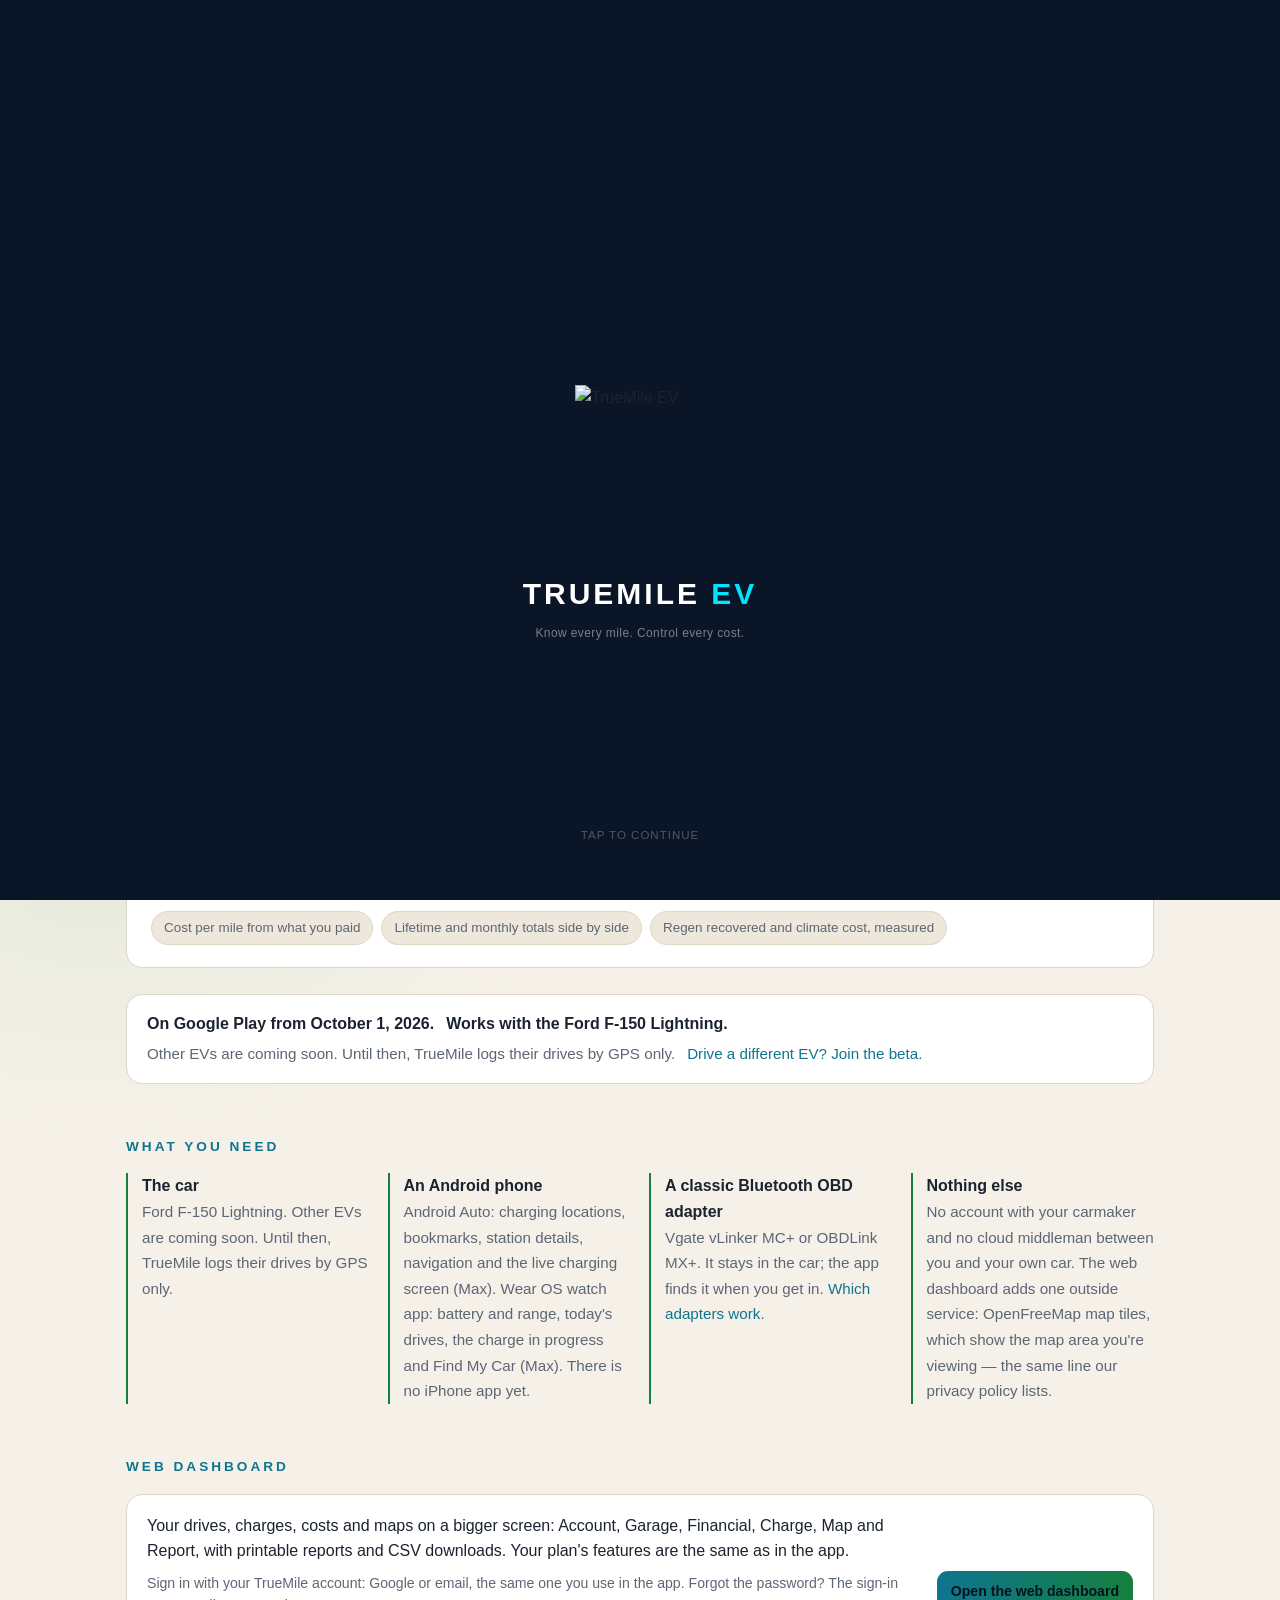
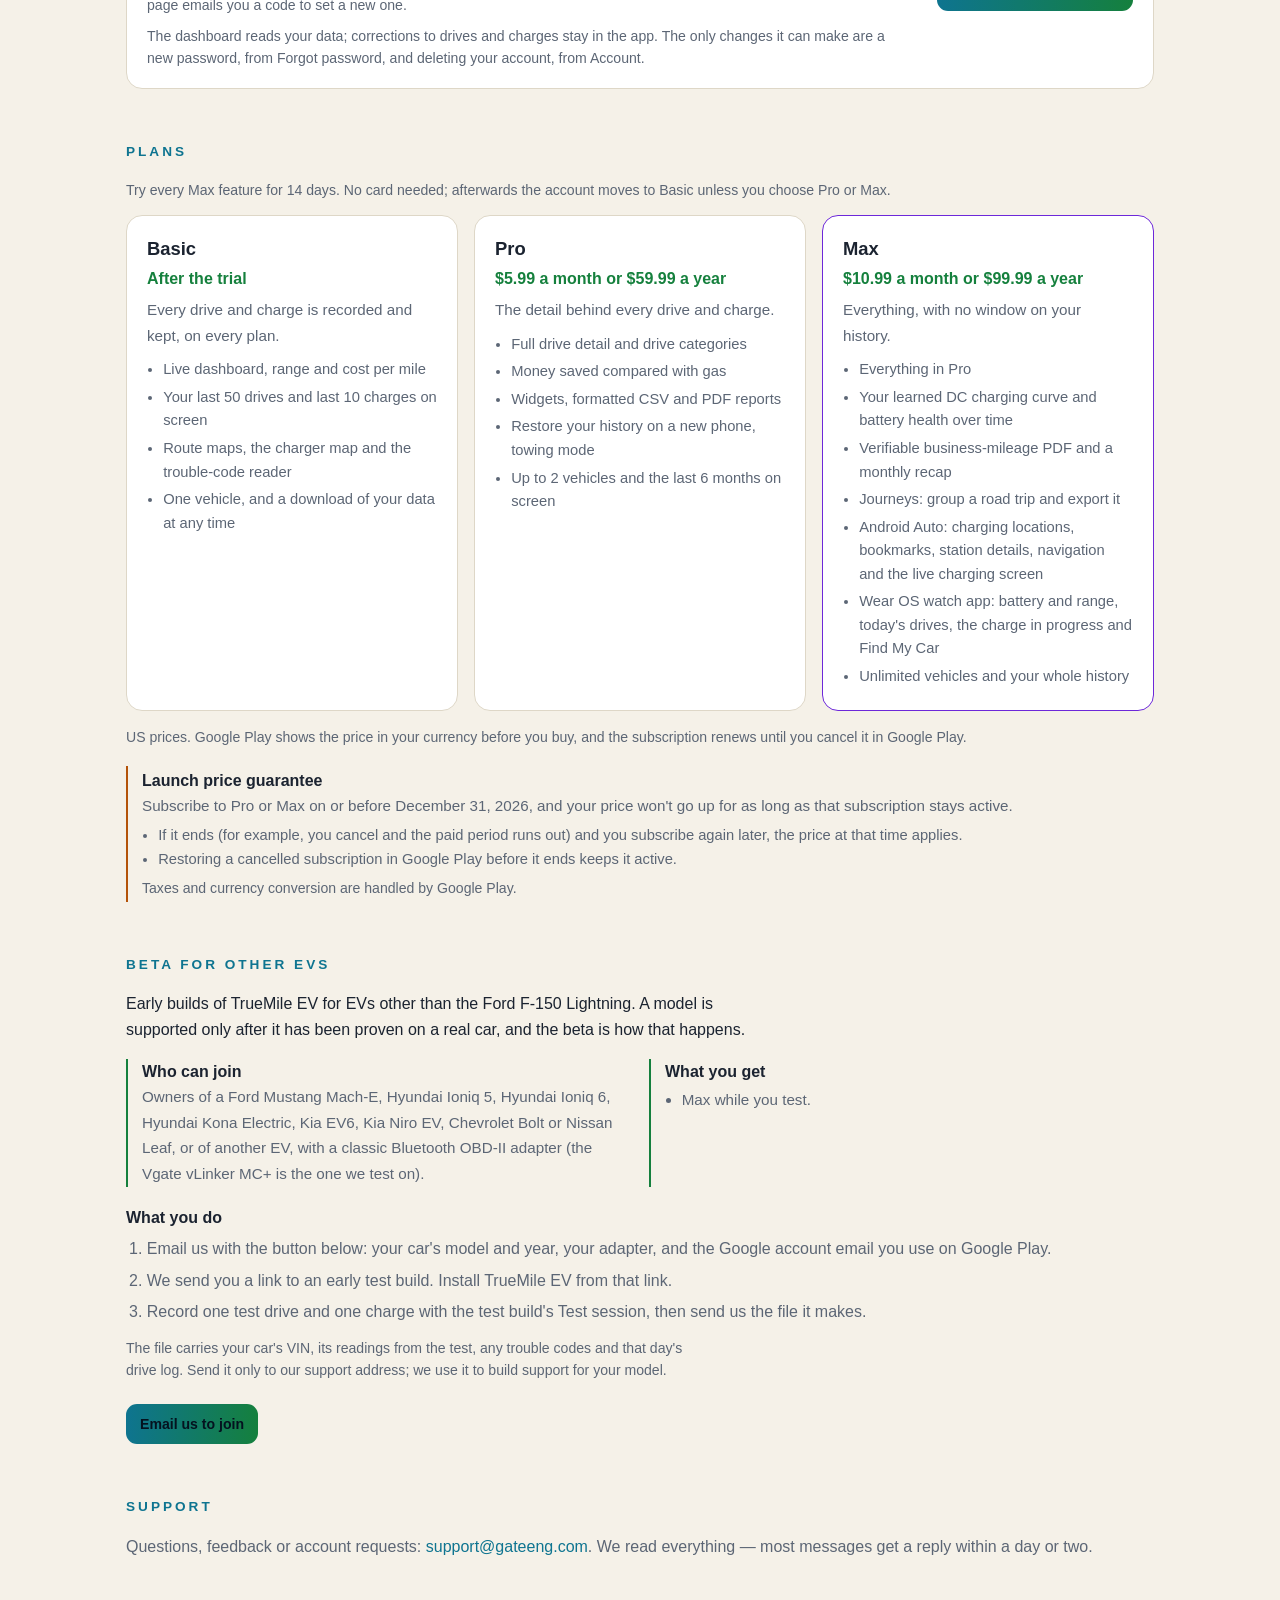
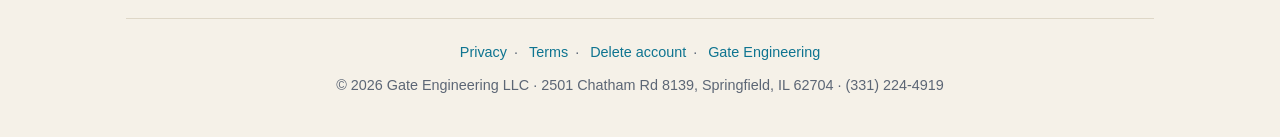
==== commit f6a76f22: "Launch update Sep 29 evening: launch price guarantee, retention, payment problems (source TrueMileEV" ====
--- a/index.html
+++ b/index.html
@@ -60,7 +60,7 @@
   <div id="appnav" class="appnav" role="tablist" aria-label="Choose a screen"></div>
   <div id="readout" class="readout" aria-live="polite"></div>
 
-  <!-- Launch copy: every [data-launch] slot, #plans, #founder, #betaSteps and #betaGets are filled by
+  <!-- Launch copy: every [data-launch] slot, #plans, #guarantee, #betaSteps and #betaGets are filled by
        assets/launch-page.js from assets/lib/launch.js, the one place the launch wording lives. -->
   <section aria-label="Availability">
     <div class="launchline">
@@ -103,7 +103,7 @@
     <p class="note" data-launch="trial"></p>
     <div id="plans" class="plans"></div>
     <p class="note" data-launch="priceNote"></p>
-    <div id="founder" class="founder"></div>
+    <div id="guarantee" class="guarantee"></div>
   </section>
 
   <!-- The volunteer beta. The app's "coming soon" line points here (vehicle/VehicleSupport.kt BETA_URL). -->
--- a/assets/site.css
+++ b/assets/site.css
@@ -208,7 +208,7 @@
   font-size:.9em;text-align:center}
 footer a{margin:0 7px;display:inline-block}
 
-/* ── launch: which car, plans, founder offer (the words: assets/lib/launch.js) ─── */
+/* ── launch: which car, plans, launch price guarantee (the words: assets/lib/launch.js) ─── */
 .launchline{background:var(--card);border:1px solid var(--line);border-radius:16px;padding:16px 20px;
   display:flex;flex-wrap:wrap;gap:6px 12px;align-items:baseline}
 .launchline b{color:var(--ink)}
@@ -223,11 +223,11 @@
 .plan li{margin-bottom:4px}
 .plan-max{border-color:var(--c-auto)}
 .note{color:var(--muted);font-size:.88em}
-.founder{border-left:2px solid var(--amber);padding:2px 0 2px 14px;margin-top:18px}
-.founder b{display:block}
-.founder span{color:var(--muted);font-size:.95em;display:block}
-.founder ul{margin:6px 0;padding-left:1.1em;color:var(--muted);font-size:.92em}
-.founder .fine{font-size:.88em}
+.guarantee{border-left:2px solid var(--amber);padding:2px 0 2px 14px;margin-top:18px}
+.guarantee b{display:block}
+.guarantee span{color:var(--muted);font-size:.95em;display:block}
+.guarantee ul{margin:6px 0;padding-left:1.1em;color:var(--muted);font-size:.92em}
+.guarantee .fine{font-size:.88em}
 
 /* ── the web dashboard ── */
 .dash{background:var(--card);border:1px solid var(--line);border-radius:16px;padding:18px 20px;
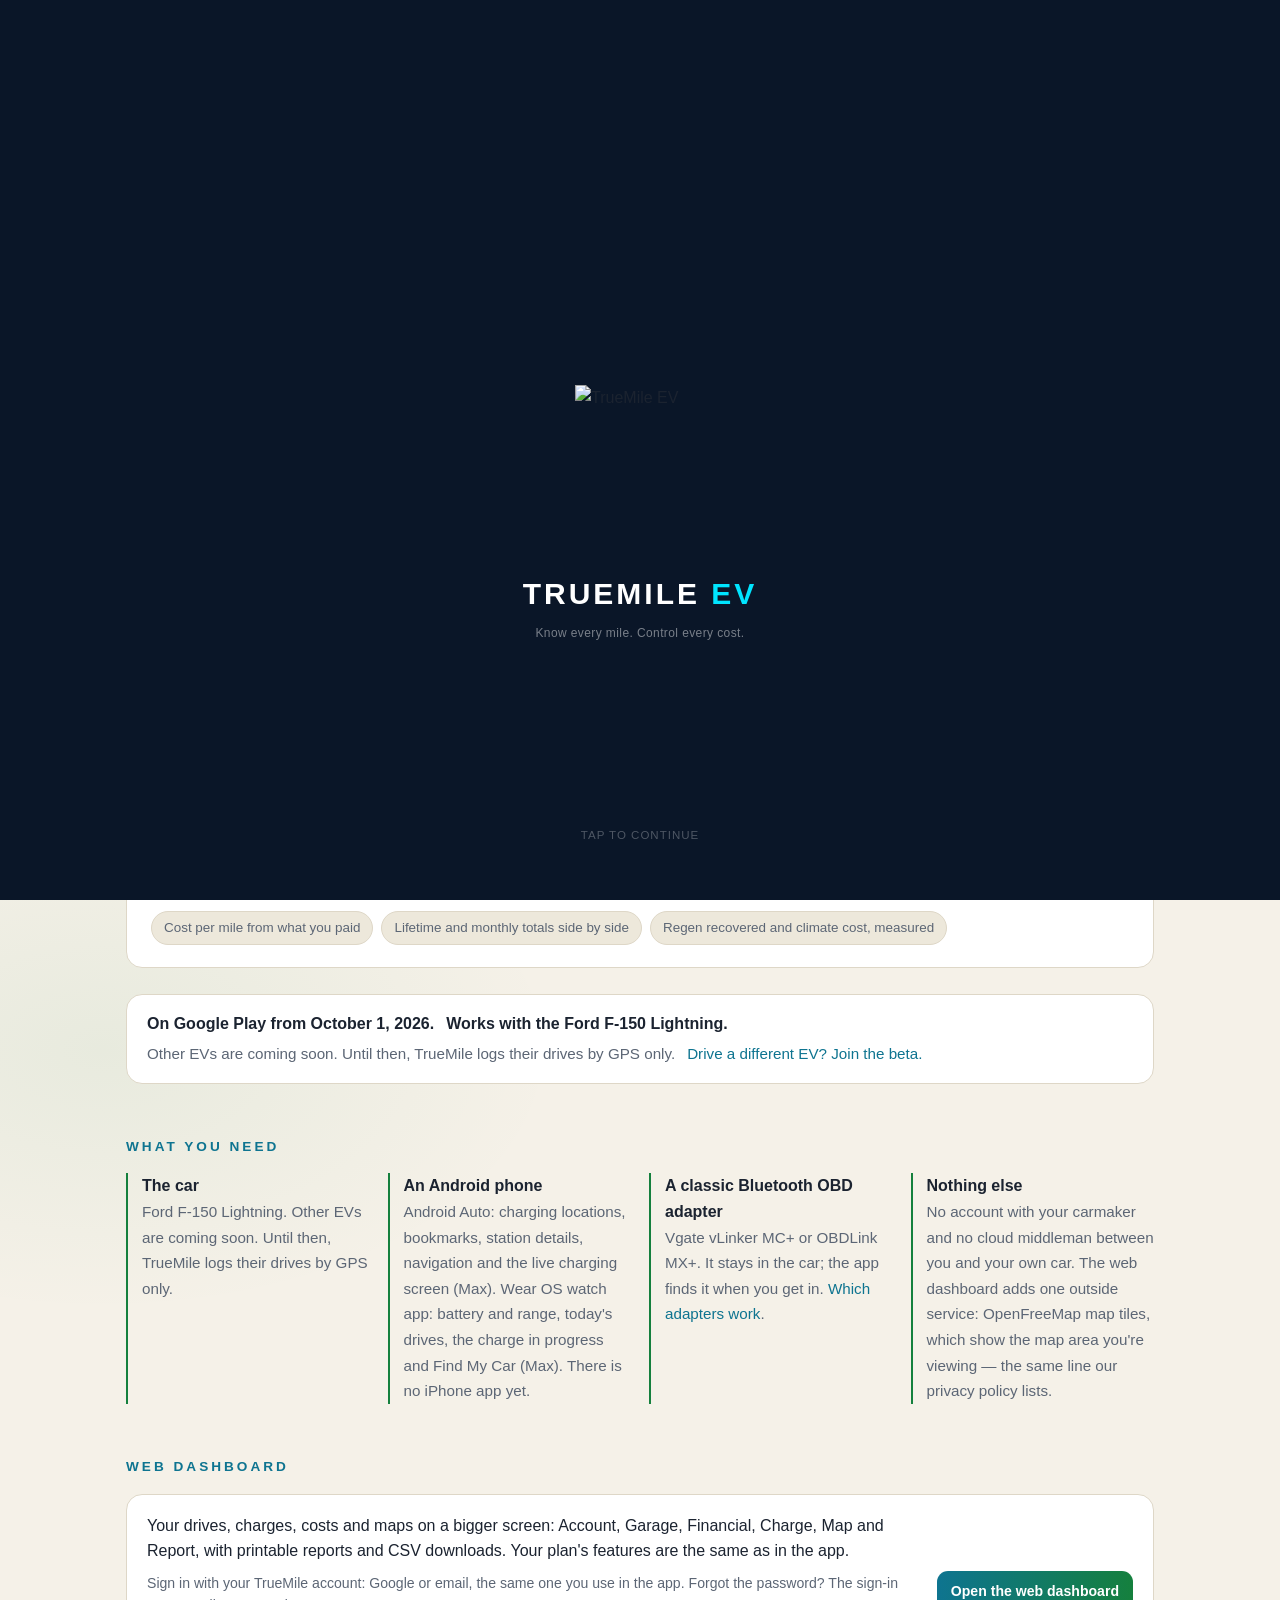
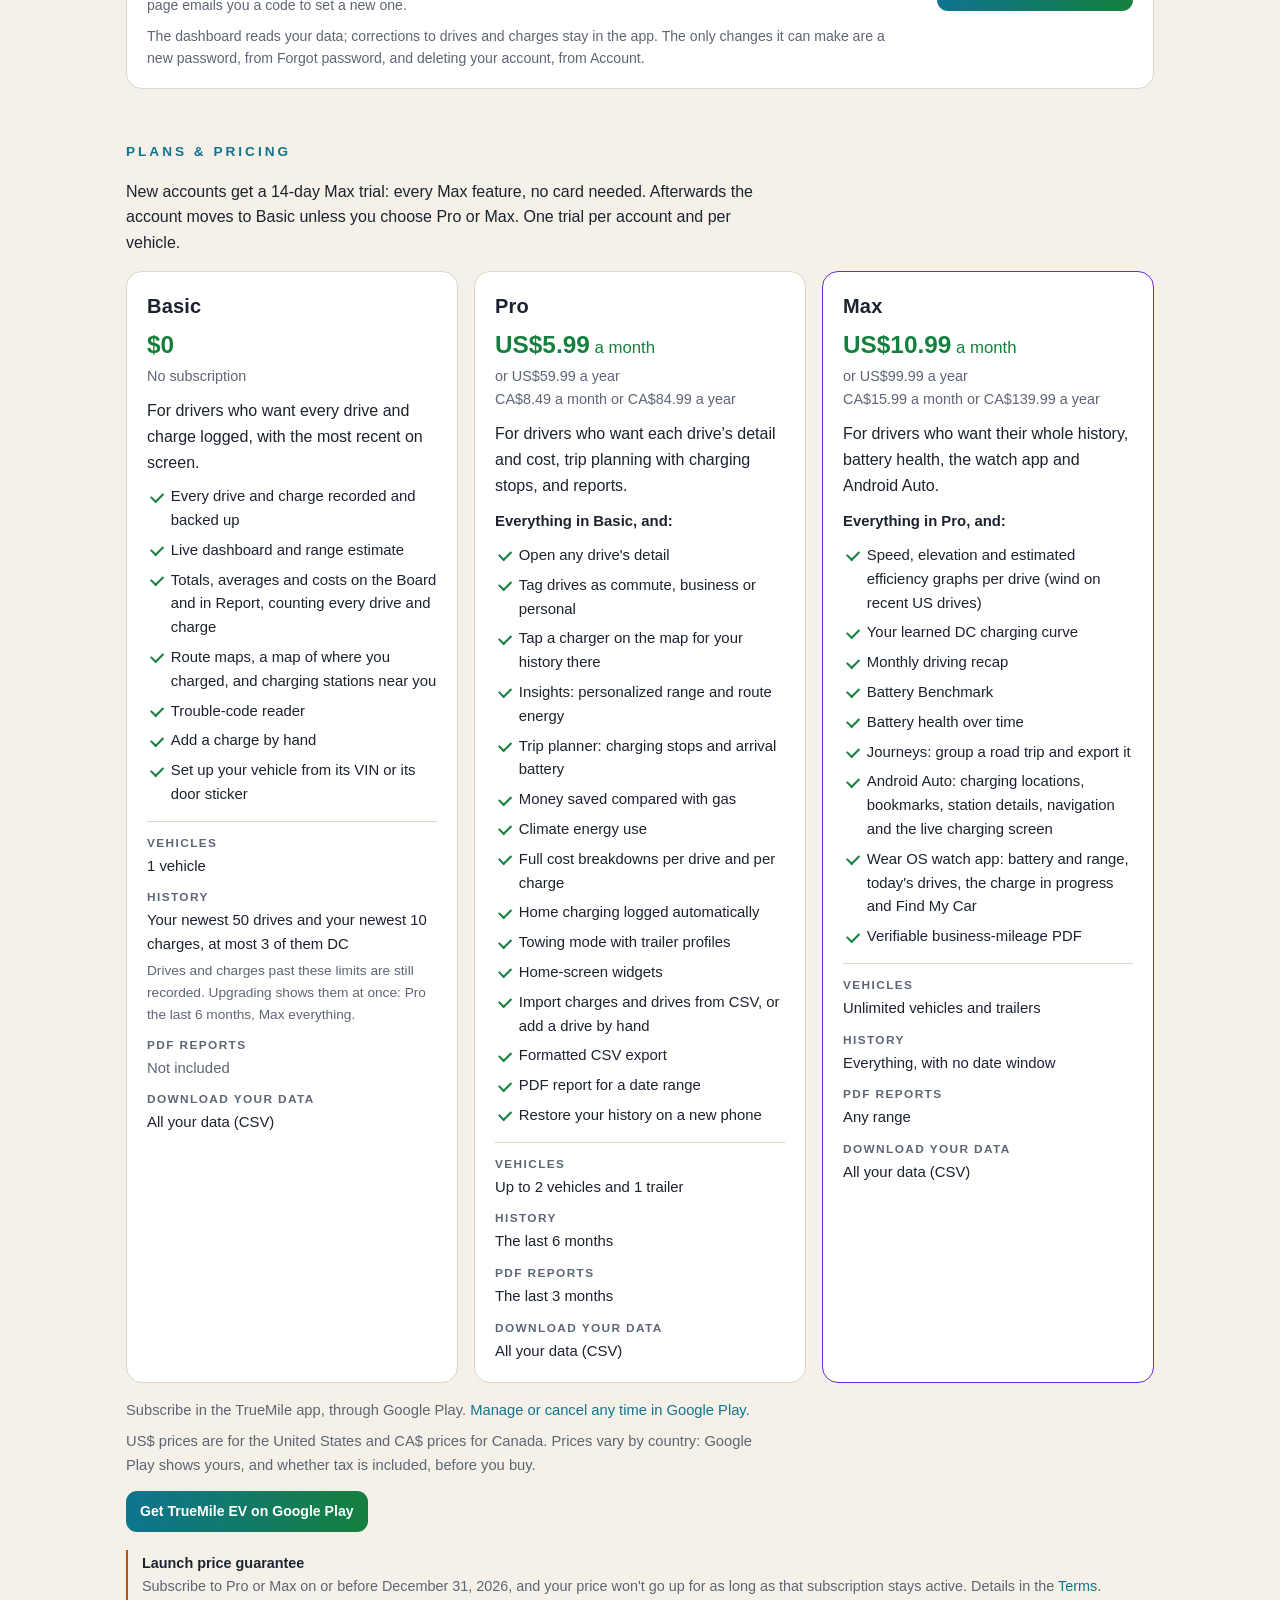
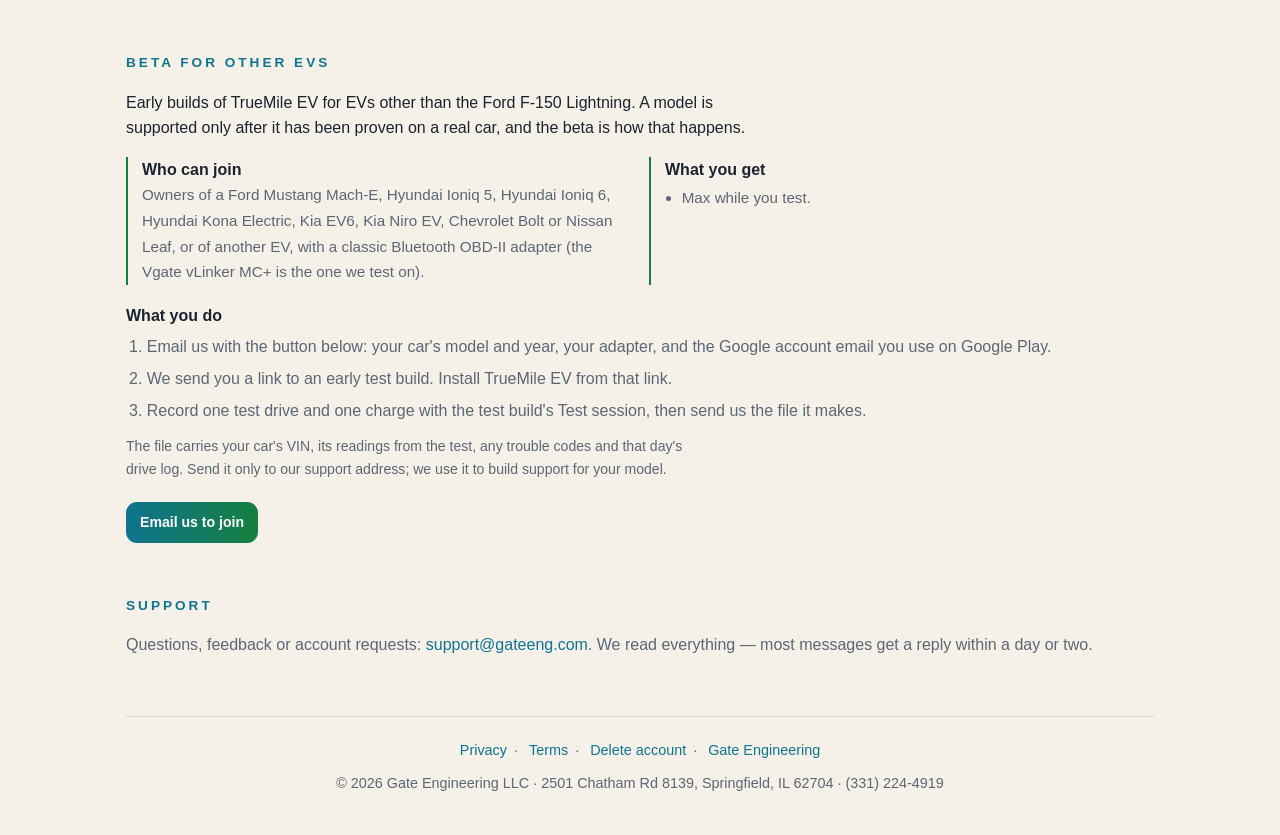
==== commit f40920e5: "Plans & pricing on the product page (source TrueMileEV bfb05930, pricing-only publish) The product p" ====
--- a/index.html
+++ b/index.html
@@ -2,11 +2,12 @@
 <html lang="en" data-theme="dark"><head><meta charset="utf-8">
 <meta name="viewport" content="width=device-width, initial-scale=1, viewport-fit=cover">
 <title>TrueMile EV — the EV logbook that learns your vehicle</title>
-<meta name="description" content="TrueMile EV for the Ford F-150 Lightning, on Google Play from October 1, 2026. It connects to your truck's OBD adapter and records every drive and charge automatically: true cost per mile, real range, your own charging curve, battery health, and a trip planner built on your driving instead of lab numbers.">
+<meta name="description" content="TrueMile EV for the Ford F-150 Lightning, on Google Play from October 1, 2026. It connects to your truck's OBD adapter and records every drive and charge: true cost per mile, real range, your own charging curve, battery health, and a trip planner built on your driving instead of lab numbers.">
 <meta name="color-scheme" content="dark light">
 <!-- An email link that falls back to this page (the project's Site URL) arrives with Supabase's
      result appended (#access_token=... or #error=...). This classic script removes it from the address
-     before anything paints, keeps no token and shows a small notice; an ordinary #anchor is left alone. -->
+     before anything paints, keeps no token and shows a small notice; an ordinary #anchor is left alone.
+     A link that handed over a session has it ended on the server (assets/link-session.js). -->
 <script src="assets/auth-landing.js" data-mode="notice"></script>
 <link rel="icon" href="assets/icon.png">
 <link rel="stylesheet" href="assets/site.css">
@@ -39,6 +40,10 @@
       <svg viewBox="0 0 24 24" fill="currentColor" aria-hidden="true"><path d="M12 12a5 5 0 1 0 0-10 5 5 0 0 0 0 10zm0 2c-5 0-9 2.5-9 5.5V22h18v-2.5c0-3-4-5.5-9-5.5z"/></svg>
       Sign in
     </a>
+    <a class="btn" href="#pricing">
+      <svg viewBox="0 0 24 24" fill="currentColor" fill-rule="evenodd" aria-hidden="true"><path d="M3 3h8.2l9.8 9.8-8.2 8.2L3 11.2V3zm4.6 2.4a2.2 2.2 0 1 0 0 4.4 2.2 2.2 0 0 0 0-4.4z"/></svg>
+      Plans &amp; pricing
+    </a>
     <div class="stores">
       <a class="btn" href="https://play.google.com/store/apps/details?id=com.gateengineering.truemileev">
         <svg viewBox="0 0 24 24" fill="currentColor" aria-hidden="true"><path d="M3 2.5v19l11-9.5-11-9.5zm13.2 7.1 2.9 2.4-2.9 2.4-2.8-2.4 2.8-2.4z"/></svg>
@@ -60,8 +65,11 @@
   <div id="appnav" class="appnav" role="tablist" aria-label="Choose a screen"></div>
   <div id="readout" class="readout" aria-live="polite"></div>
 
-  <!-- Launch copy: every [data-launch] slot, #plans, #guarantee, #betaSteps and #betaGets are filled by
-       assets/launch-page.js from assets/lib/launch.js, the one place the launch wording lives. -->
+  <!-- Launch copy: every [data-launch] slot, #betaSteps and #betaGets are filled by assets/launch-page.js
+       from assets/lib/launch.js. Plans & pricing (#pricingTrial, #plans, #pricingNotes) comes from
+       assets/pricing/plans.js; the guarantee note (#guarantee) takes its words from lib/launch.js and hides
+       itself after December 31, 2026 (Chicago time). Until the app's first update the Basic card states the
+       limits of the app now on Google Play, which the dashboard on this site also applies. -->
   <section aria-label="Availability">
     <div class="launchline">
       <b data-launch="onPlay"></b>
@@ -72,7 +80,7 @@
   </section>
 
   <section>
-    <h3 class="sec">What you need</h3>
+    <h2 class="sec">What you need</h2>
     <div class="promise">
       <div><b>The car</b><span data-launch="carNeed"></span></div>
       <div><b>An Android phone</b><span><span data-launch="auto"></span> <span data-launch="watch"></span>
@@ -87,7 +95,7 @@
   </section>
 
   <section id="dashboard" aria-labelledby="dashTitle">
-    <h3 class="sec" id="dashTitle" data-launch="dashTitle"></h3>
+    <h2 class="sec" id="dashTitle" data-launch="dashTitle"></h2>
     <div class="dash">
       <div>
         <p data-launch="dashWhat"></p>
@@ -98,17 +106,19 @@
     </div>
   </section>
 
-  <section>
-    <h3 class="sec">Plans</h3>
-    <p class="note" data-launch="trial"></p>
-    <div id="plans" class="plans"></div>
-    <p class="note" data-launch="priceNote"></p>
-    <div id="guarantee" class="guarantee"></div>
+  <!-- Plans & pricing. The header's "Plans & pricing" button links here. Three cards side by side on a
+       wide screen, stacked on a phone. -->
+  <section id="pricing" aria-labelledby="pricingTitle">
+    <h2 class="sec" id="pricingTitle">Plans &amp; pricing</h2>
+    <p class="pricing-lead" id="pricingTrial"></p>
+    <div id="plans" class="pricing"></div>
+    <div id="pricingNotes" class="pricing-notes"></div>
+    <div id="guarantee" class="guarantee" hidden></div>
   </section>
 
   <!-- The volunteer beta. The app's "coming soon" line points here (vehicle/VehicleSupport.kt BETA_URL). -->
   <section id="beta" aria-labelledby="betaTitle">
-    <h3 class="sec" id="betaTitle" data-launch="betaTitle"></h3>
+    <h2 class="sec" id="betaTitle" data-launch="betaTitle"></h2>
     <div class="beta">
       <p data-launch="betaWhat"></p>
       <div class="promise">
@@ -123,7 +133,7 @@
   </section>
 
   <section>
-    <h3 class="sec">Support</h3>
+    <h2 class="sec">Support</h2>
     <p style="color:var(--muted)">Questions, feedback or account requests:
     <a href="mailto:support@gateeng.com">support@gateeng.com</a>. We read everything — most messages
     get a reply within a day or two.</p>
--- a/assets/site.css
+++ b/assets/site.css
@@ -75,6 +75,8 @@
   background:transparent;cursor:pointer;white-space:nowrap}
 .btn:hover{border-color:var(--dim);text-decoration:none}
 .btn.primary{background:linear-gradient(92deg,var(--cyan),var(--green));color:#04121f;border:0}
+/* the light theme's darker gradient needs white text to reach 4.5:1 at both ends */
+:root[data-theme="light"] .btn.primary{color:#fff}
 .btn[aria-disabled="true"]{opacity:.45;cursor:default}
 .btn svg{width:16px;height:16px;flex:none}
 
@@ -84,7 +86,9 @@
 .hero h1 span{background:linear-gradient(92deg,var(--cyan),var(--green));-webkit-background-clip:text;background-clip:text;color:transparent}
 
 /* ── 3D carousel ────────────────────────────────────────────────────────────── */
-.stage{position:relative;height:456px;perspective:1250px;margin:10px 0 0}
+/* overflow-x:clip: on a phone the side screens reach past the edge and would widen the whole page (the
+   browser then shrinks everything to fit); clip, unlike hidden, keeps the 3D ring and the vertical overflow */
+.stage{position:relative;height:456px;perspective:1250px;margin:10px 0 0;overflow-x:clip}
 .ring{position:absolute;inset:0;transform-style:preserve-3d;transition:transform .75s cubic-bezier(.22,.9,.28,1)}
 .slide{position:absolute;left:50%;top:0;width:214px;height:440px;margin-left:-107px;
   display:flex;flex-direction:column;align-items:center;justify-content:center;
@@ -198,7 +202,7 @@
 
 /* ── promises + footer ─────────────────────────────────────────────────────── */
 section{padding:26px 0}
-h3.sec{font-size:.85em;letter-spacing:3px;text-transform:uppercase;color:var(--cyan);margin:0 0 16px}
+h2.sec,h3.sec{font-size:.85em;letter-spacing:3px;text-transform:uppercase;color:var(--cyan);margin:0 0 16px}
 .promise{display:grid;grid-template-columns:repeat(auto-fit,minmax(240px,1fr));gap:18px}
 .promise div{border-left:2px solid var(--green);padding-left:14px}
 .promise b{display:block}
@@ -208,26 +212,46 @@
   font-size:.9em;text-align:center}
 footer a{margin:0 7px;display:inline-block}
 
-/* ── launch: which car, plans, launch price guarantee (the words: assets/lib/launch.js) ─── */
+/* ── launch: which car (the words: assets/lib/launch.js) ─── */
 .launchline{background:var(--card);border:1px solid var(--line);border-radius:16px;padding:16px 20px;
   display:flex;flex-wrap:wrap;gap:6px 12px;align-items:baseline}
 .launchline b{color:var(--ink)}
 .launchline span,.launchline a{font-size:.95em}
 .launchline span{color:var(--muted)}
-.plans{display:grid;grid-template-columns:repeat(auto-fit,minmax(240px,1fr));gap:16px;margin:0 0 12px}
-.plan{background:var(--card);border:1px solid var(--line);border-radius:16px;padding:18px 20px}
-.plan b{display:block;font-size:1.15em}
-.plan .price{color:var(--green);font-weight:700;margin:2px 0 6px}
-.plan span{color:var(--muted);font-size:.95em}
-.plan ul{margin:10px 0 0;padding-left:1.1em;color:var(--muted);font-size:.92em}
-.plan li{margin-bottom:4px}
-.plan-max{border-color:var(--c-auto)}
 .note{color:var(--muted);font-size:.88em}
-.guarantee{border-left:2px solid var(--amber);padding:2px 0 2px 14px;margin-top:18px}
+
+/* ── Plans & pricing (#pricing; the words: assets/pricing/plans.js) ──
+   One column on a phone; three cards side by side once each can be about 270px wide. */
+.pricing-lead{margin:0 0 16px;max-width:72ch}
+.pricing{display:grid;grid-template-columns:minmax(0,1fr);gap:16px;margin:0 0 16px}
+@media (min-width:880px){.pricing{grid-template-columns:repeat(3,minmax(0,1fr))}}
+.pp{background:var(--card);border:1px solid var(--line);border-radius:16px;padding:18px 20px;min-width:0;
+  overflow-wrap:break-word}
+.pp-max{border-color:var(--c-auto)}
+.pp h3{margin:0 0 4px;font-size:1.25em;letter-spacing:.2px}
+.pp p{margin:0}
+.pp-price{color:var(--green);font-size:1.05em}
+.pp-price b{font-size:1.45em;font-weight:800}
+.pp-alt{color:var(--muted);font-size:.9em}
+.pp .pp-who{margin-top:10px;color:var(--ink)}
+.pp .pp-intro{margin-top:12px;font-weight:700;font-size:.93em}
+.pp-checks{list-style:none;margin:10px 0 0;padding:0;font-size:.93em}
+.pp-checks li{position:relative;padding-left:1.6em;margin-bottom:6px}
+/* a drawn tick, not a character: nothing for a screen reader to read out on every line */
+.pp-checks li::before{content:"";position:absolute;left:.4em;top:.3em;width:.38em;height:.7em;
+  border:solid var(--green);border-width:0 2px 2px 0;transform:rotate(45deg)}
+.pp-limits{margin:14px 0 0;padding:12px 0 0;border-top:1px solid var(--line);display:grid;gap:10px}
+.pp-limits dt{font-size:.74em;font-weight:700;letter-spacing:1.4px;text-transform:uppercase;color:var(--muted)}
+.pp-limits dd{margin:2px 0 0;font-size:.93em}
+.pp-limits dd.pp-off{color:var(--muted)}
+.pp-note{display:block;color:var(--muted);font-size:.92em;margin-top:3px}
+.pricing-notes{color:var(--muted);font-size:.92em;overflow-wrap:break-word}
+.pricing-notes p{margin:0 0 8px;max-width:80ch}
+.pricing-notes .pp-cta{margin:14px 0 0;font-size:1rem}
+.pricing-notes .btn{white-space:normal;text-align:center}
+.guarantee{border-left:2px solid var(--amber);padding:2px 0 2px 14px;margin-top:18px;font-size:.9em}
 .guarantee b{display:block}
-.guarantee span{color:var(--muted);font-size:.95em;display:block}
-.guarantee ul{margin:6px 0;padding-left:1.1em;color:var(--muted);font-size:.92em}
-.guarantee .fine{font-size:.88em}
+.guarantee span{color:var(--muted);display:block}
 
 /* ── the web dashboard ── */
 .dash{background:var(--card);border:1px solid var(--line);border-radius:16px;padding:18px 20px;
@@ -245,7 +269,8 @@
 .beta-steps{margin:0 0 12px;padding-left:1.3em;color:var(--muted)}
 .beta-steps li{margin-bottom:6px}
 .beta .btn{margin-top:6px}
-#beta,#dashboard{scroll-margin-top:12px}
+.beta > p.beta-join{margin:0 0 8px;font-weight:600}
+#beta,#dashboard,#pricing{scroll-margin-top:12px}
 
 /* ── email-link landing (confirmed.html) and the product page's notice (assets/auth-landing.js) ── */
 .brand{display:inline-flex;align-items:center;gap:10px;color:var(--ink);font-weight:800;letter-spacing:.3px}
@@ -265,6 +290,12 @@
 .landing .links{display:flex;flex-wrap:wrap;gap:10px;margin:18px 0 14px}
 .landing .links .btn{white-space:normal;text-align:center}
 .landing .note{margin:0}
+/* the report check (verify.html, assets/verify-page.js): the record's rows */
+.landing dl.vrows{display:grid;grid-template-columns:auto 1fr;margin:14px 0 16px;border-top:1px solid var(--line)}
+.landing dl.vrows dt,.landing dl.vrows dd{margin:0;padding:8px 0;border-bottom:1px solid var(--line)}
+.landing dl.vrows dt{color:var(--dim);padding-right:14px}
+.landing dl.vrows dd{color:var(--ink);font-weight:600;overflow-wrap:anywhere;min-width:0}
+.landing dl.vrows dd.mono{font-family:ui-monospace,SFMono-Regular,Menlo,Consolas,monospace;font-size:.84em;font-weight:500}
 footer .fine{margin-top:10px}
 .authnote{position:relative;display:flex;flex-direction:column;gap:4px;margin:10px 0 0;
   background:var(--card);border:1px solid var(--line);border-left:3px solid var(--cyan);border-radius:12px;
@@ -285,7 +316,7 @@
   .readout{padding:18px}
   .landing{margin-top:5vh;padding:20px 18px 16px}
   .landing h1{font-size:1.3em}
-  .stage{height:420px}
+  .stage{height:420px;margin-left:-16px;margin-right:-16px} /* clip at the screen's edge, not the gutter */
   .slide{width:186px;height:404px;margin-left:-93px}
   .watch .face{width:150px;height:150px}
   .head .unit{width:180px}
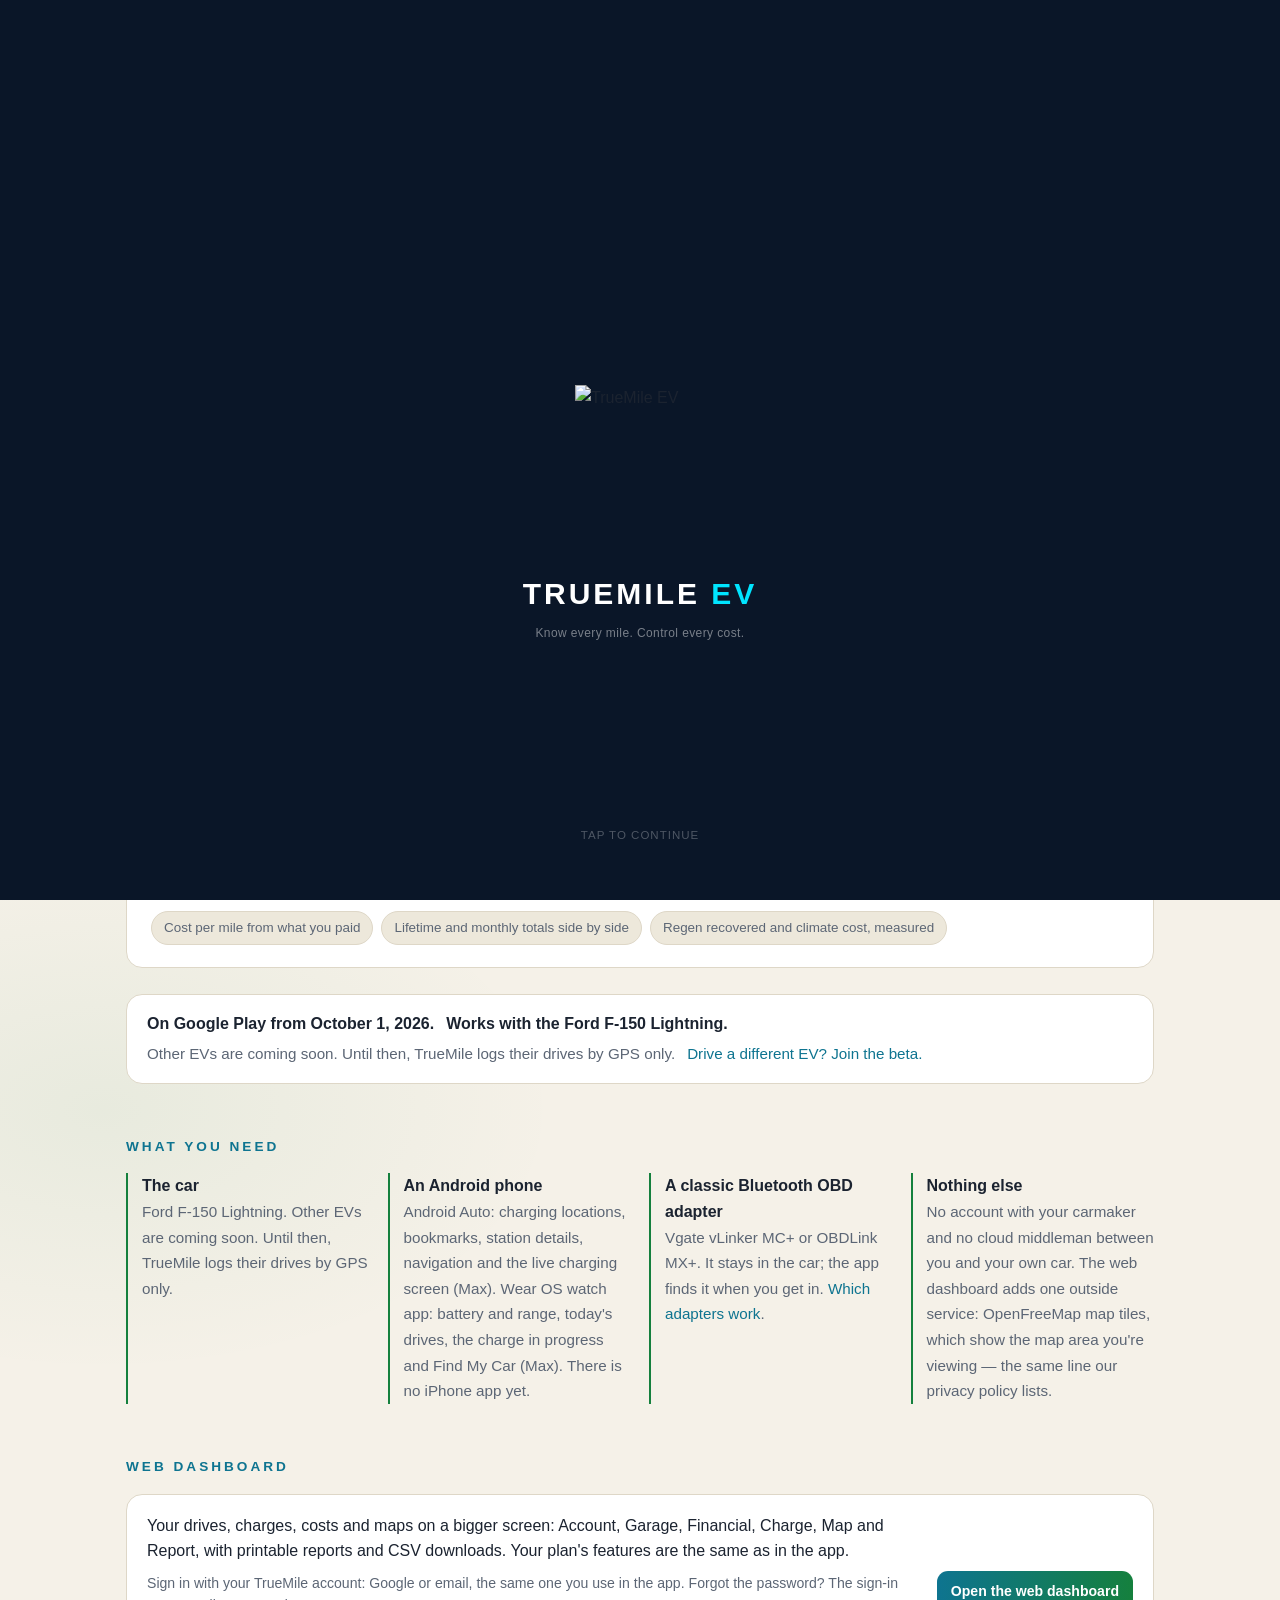
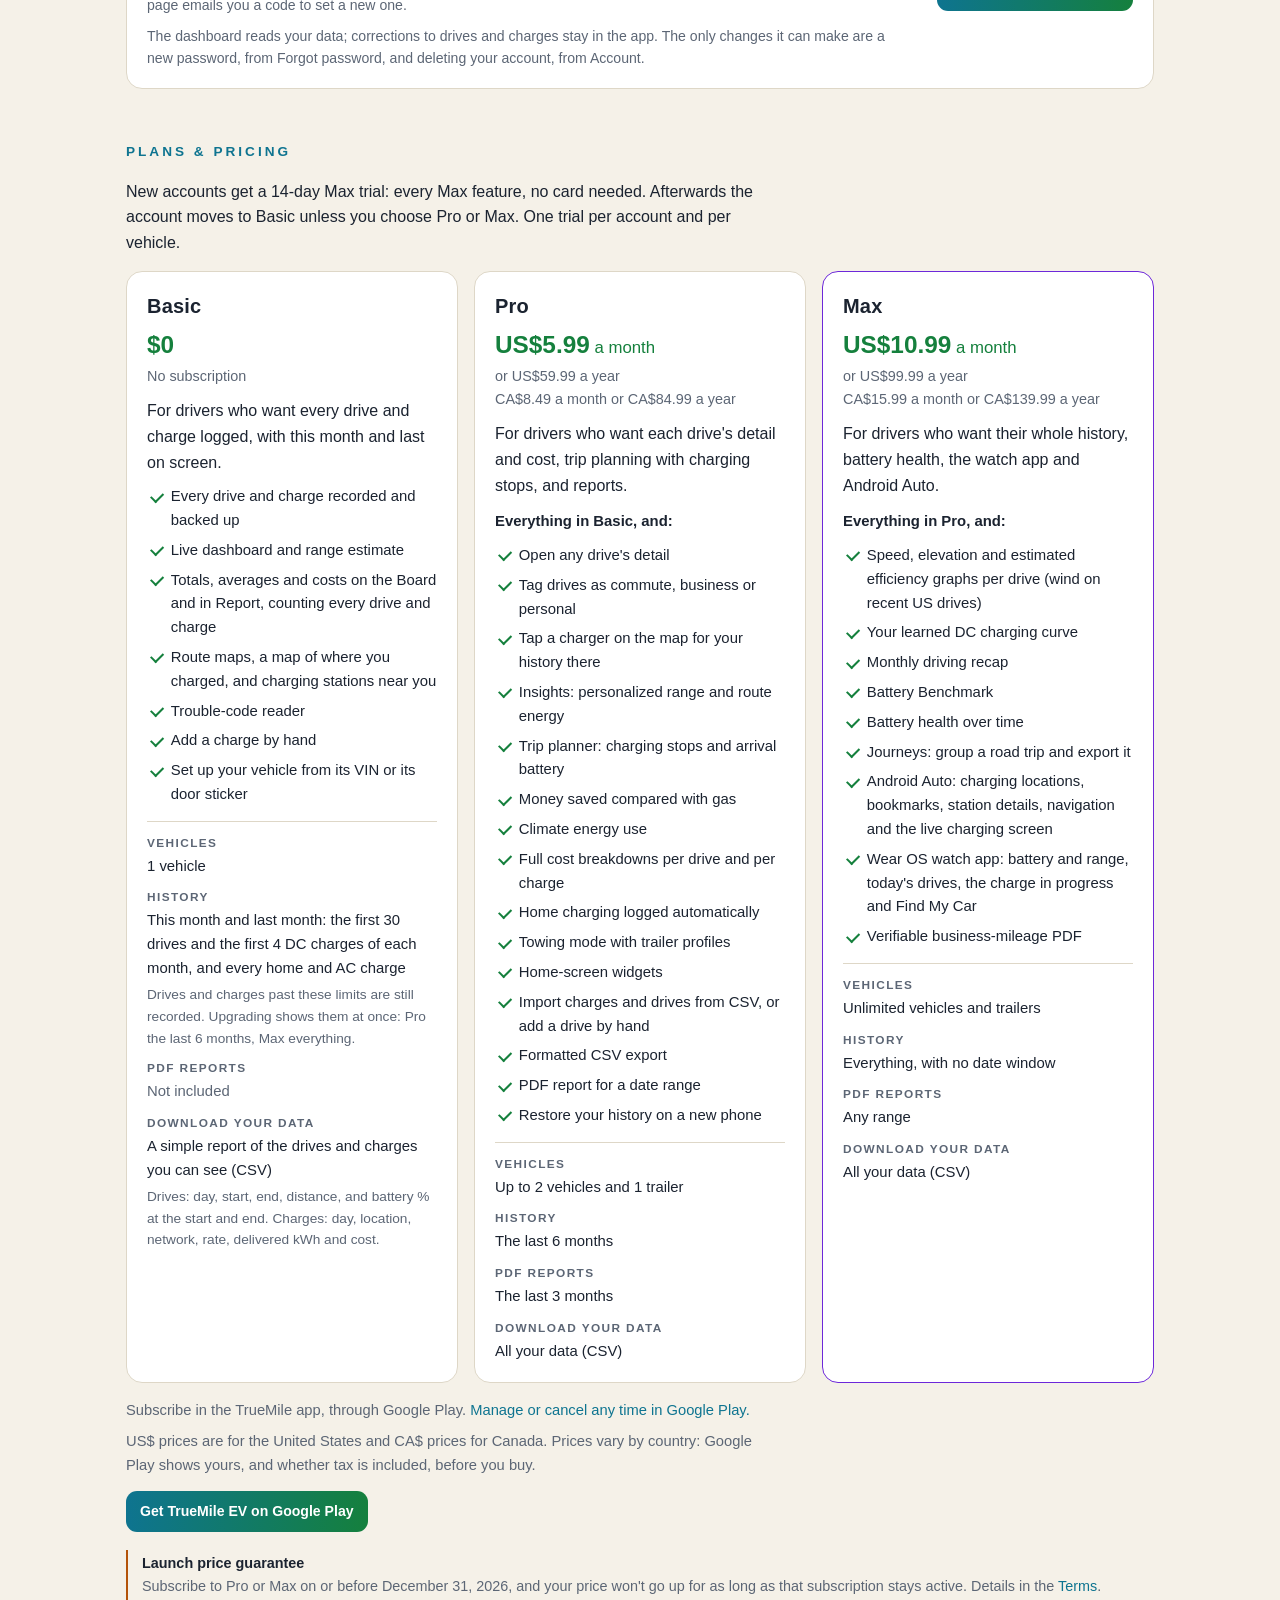
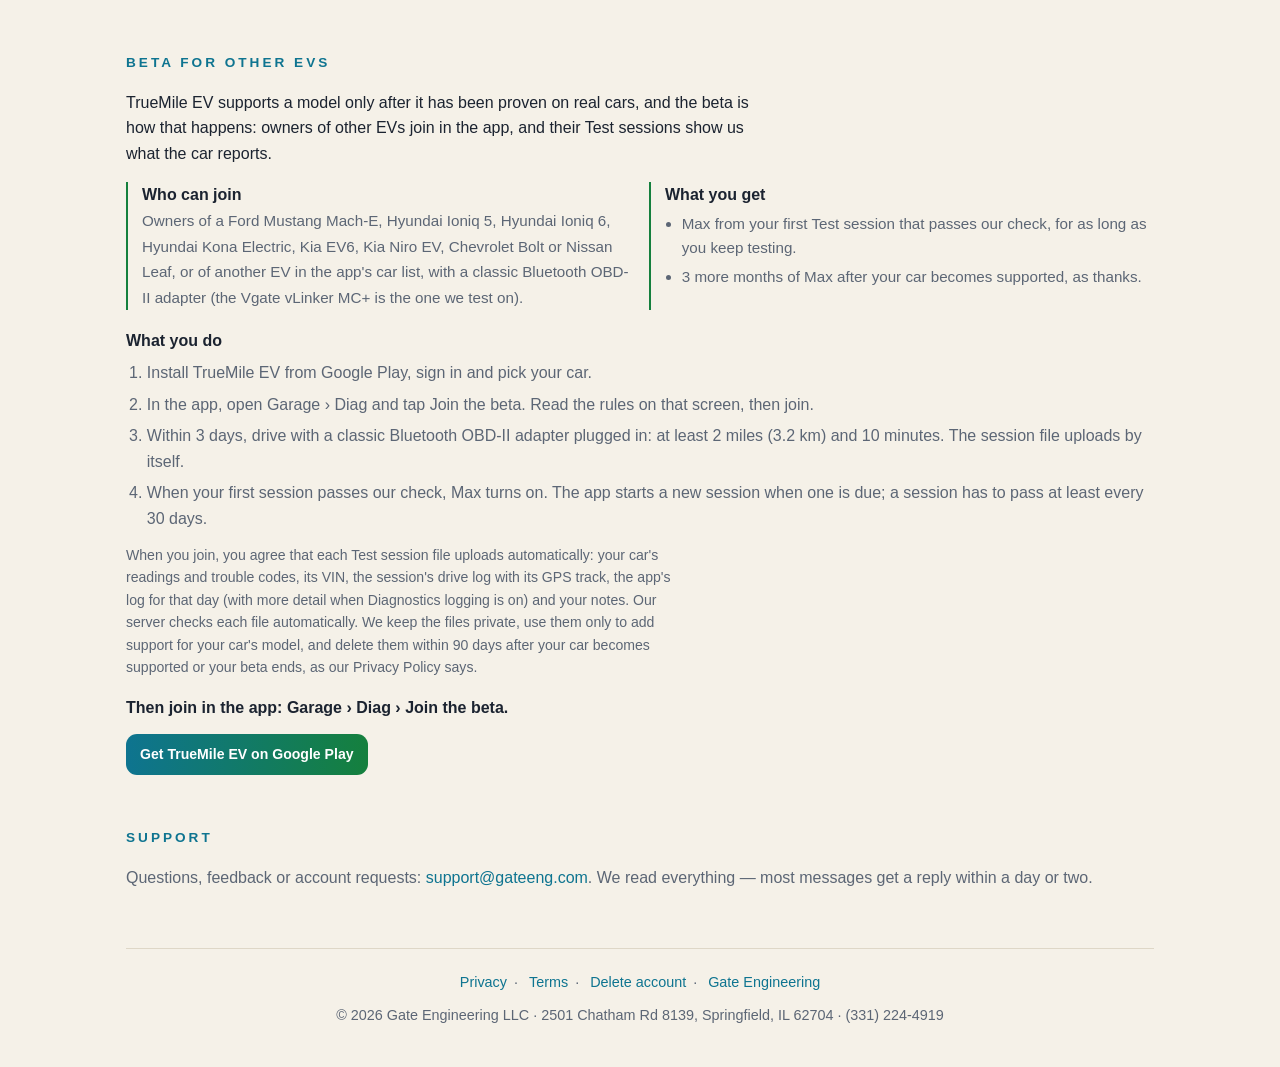
==== commit f0310029: "1.1.0 publish: product page and dashboard with the 1.1.0 plan rules, in-app beta join, simple report" ====
--- a/index.html
+++ b/index.html
@@ -66,10 +66,9 @@
   <div id="readout" class="readout" aria-live="polite"></div>
 
   <!-- Launch copy: every [data-launch] slot, #betaSteps and #betaGets are filled by assets/launch-page.js
-       from assets/lib/launch.js. Plans & pricing (#pricingTrial, #plans, #pricingNotes) comes from
-       assets/pricing/plans.js; the guarantee note (#guarantee) takes its words from lib/launch.js and hides
-       itself after December 31, 2026 (Chicago time). Until the app's first update the Basic card states the
-       limits of the app now on Google Play, which the dashboard on this site also applies. -->
+       from assets/lib/launch.js, the one place the launch wording lives. Plans & pricing (#pricingTrial,
+       #plans, #pricingNotes, #guarantee) comes from assets/lib/plans.js, the rows the dashboard's own plan
+       table shows; the guarantee note hides itself after December 31, 2026 (Chicago time). -->
   <section aria-label="Availability">
     <div class="launchline">
       <b data-launch="onPlay"></b>
@@ -116,7 +115,9 @@
     <div id="guarantee" class="guarantee" hidden></div>
   </section>
 
-  <!-- The volunteer beta. The app's "coming soon" line points here (vehicle/VehicleSupport.kt BETA_URL). -->
+  <!-- The volunteer beta. The app's "coming soon" line points here (vehicle/VehicleSupport.kt BETA_URL). Self-serve
+       since the first update after launch: the join happens in the app (Garage › Diag › Join the beta), so the
+       button is the Google Play listing, never an email. -->
   <section id="beta" aria-labelledby="betaTitle">
     <h2 class="sec" id="betaTitle" data-launch="betaTitle"></h2>
     <div class="beta">
@@ -128,7 +129,8 @@
       <b class="beta-h">What you do</b>
       <ol id="betaSteps" class="beta-steps"></ol>
       <p class="note" data-launch="betaFileNote"></p>
-      <a class="btn primary" data-launch-href="beta" href="mailto:support@gateeng.com" data-launch="betaCta"></a>
+      <p class="beta-join" data-launch="betaJoin"></p>
+      <a class="btn primary" data-launch-href="play" href="https://play.google.com/store/apps/details?id=com.gateengineering.truemileev" data-launch="betaCta"></a>
     </div>
   </section>
 
--- a/assets/site.css
+++ b/assets/site.css
@@ -220,7 +220,7 @@
 .launchline span{color:var(--muted)}
 .note{color:var(--muted);font-size:.88em}
 
-/* ── Plans & pricing (#pricing; the words: assets/pricing/plans.js) ──
+/* ── Plans & pricing (#pricing; the words: assets/lib/plans.js, the dashboard's own plan rows) ──
    One column on a phone; three cards side by side once each can be about 270px wide. */
 .pricing-lead{margin:0 0 16px;max-width:72ch}
 .pricing{display:grid;grid-template-columns:minmax(0,1fr);gap:16px;margin:0 0 16px}
